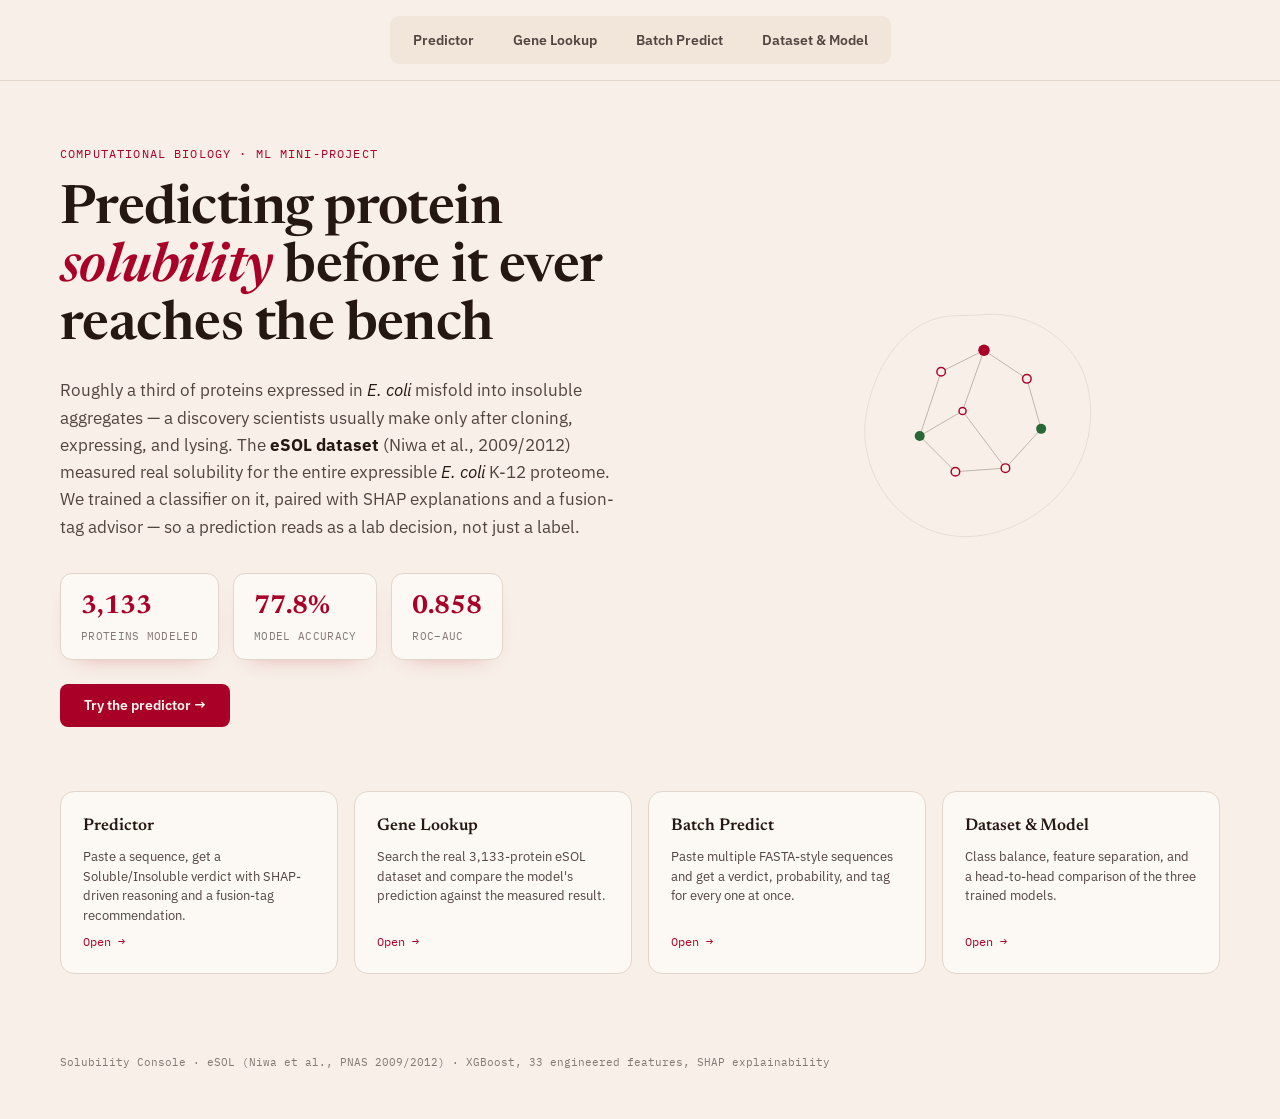
==== MST-Project/protein_solubility/frontend/index.html @ e9b318c7 "Soluble/Insoluble" ====
<!DOCTYPE html>
<html lang="en">
<head>
<meta charset="UTF-8">
<meta name="viewport" content="width=device-width, initial-scale=1.0">
<title>Solubility Console</title>
<link rel="preconnect" href="https://fonts.googleapis.com">
<link href="https://fonts.googleapis.com/css2?family=Newsreader:ital,wght@0,400;0,500;0,600;0,700;1,400;1,500;1,600&family=IBM+Plex+Sans:wght@400;500;600;700&family=IBM+Plex+Mono:wght@400;500;600&display=swap" rel="stylesheet">
<link rel="stylesheet" href="style.css">
</head>
<body>

<header class="topbar">
  <nav class="tabs">
    <a class="tab" href="/predictor">Predictor</a>
    <a class="tab" href="/lookup">Gene Lookup</a>
    <a class="tab" href="/batch">Batch Predict</a>
    <a class="tab" href="/dataset">Dataset &amp; Model</a>
  </nav>
</header>

<section class="hero">
  <div class="hero-copy">
    <div class="hero-eyebrow">Computational Biology &middot; ML Mini-Project</div>
    <h1 class="hero-title">Predicting protein <em>solubility</em> before it ever reaches the bench</h1>
    <p class="hero-lede">
      Roughly a third of proteins expressed in <em>E. coli</em> misfold into insoluble aggregates &mdash;
      a discovery scientists usually make only after cloning, expressing, and lysing. The
      <strong>eSOL dataset</strong> (Niwa et al., 2009/2012) measured real solubility for the entire
      expressible <em>E. coli</em> K-12 proteome. We trained a classifier on it, paired with SHAP
      explanations and a fusion-tag advisor &mdash; so a prediction reads as a lab decision, not just a label.
    </p>
    <div class="hero-badges">
      <div class="hero-badge"><span class="hb-num">3,133</span><span class="hb-lbl">PROTEINS MODELED</span></div>
      <div class="hero-badge"><span class="hb-num">77.8%</span><span class="hb-lbl">MODEL ACCURACY</span></div>
      <div class="hero-badge"><span class="hb-num">0.858</span><span class="hb-lbl">ROC&ndash;AUC</span></div>
    </div>
    <a class="hero-cta" href="/predictor" style="margin-top:24px">Try the predictor &rarr;</a>
  </div>
  <div class="hero-art" aria-hidden="true">
    <svg viewBox="0 0 420 420" class="protein-svg">
      <path fill="none" stroke="oklch(88% 0.02 60)" stroke-width="1" d="M210,40 C275,35 340,75 355,140 C370,205 345,270 295,310 C245,350 175,365 120,335 C65,305 35,240 45,180 C55,120 90,60 145,45 C165,40 188,42 210,40 Z"/>
      <g stroke="oklch(70% 0.02 40)" stroke-width="1" fill="none">
        <line x1="150" y1="120" x2="210" y2="90"/>
        <line x1="210" y1="90" x2="270" y2="130"/>
        <line x1="270" y1="130" x2="290" y2="200"/>
        <line x1="290" y1="200" x2="240" y2="255"/>
        <line x1="240" y1="255" x2="170" y2="260"/>
        <line x1="170" y1="260" x2="120" y2="210"/>
        <line x1="120" y1="210" x2="150" y2="120"/>
        <line x1="210" y1="90" x2="180" y2="175"/>
        <line x1="180" y1="175" x2="240" y2="255"/>
        <line x1="180" y1="175" x2="120" y2="210"/>
      </g>
      <g>
        <circle cx="150" cy="120" r="6" fill="oklch(96% 0.014 68)" stroke="oklch(46% 0.19 20)" stroke-width="2"/>
        <circle cx="210" cy="90" r="8" fill="oklch(46% 0.19 20)" stroke="none"/>
        <circle cx="270" cy="130" r="6" fill="oklch(96% 0.014 68)" stroke="oklch(46% 0.19 20)" stroke-width="2"/>
        <circle cx="290" cy="200" r="7" fill="oklch(46% 0.10 148)" stroke="none"/>
        <circle cx="240" cy="255" r="6" fill="oklch(96% 0.014 68)" stroke="oklch(46% 0.19 20)" stroke-width="2"/>
        <circle cx="170" cy="260" r="6" fill="oklch(96% 0.014 68)" stroke="oklch(46% 0.19 20)" stroke-width="2"/>
        <circle cx="120" cy="210" r="7" fill="oklch(46% 0.10 148)" stroke="none"/>
        <circle cx="180" cy="175" r="5" fill="oklch(96% 0.014 68)" stroke="oklch(46% 0.19 20)" stroke-width="2"/>
      </g>
    </svg>
  </div>
</section>

<div class="tool-grid">
  <a class="tool-card" href="/predictor">
    <h3>Predictor</h3>
    <p>Paste a sequence, get a Soluble/Insoluble verdict with SHAP-driven reasoning and a fusion-tag recommendation.</p>
    <span class="arrow">Open &rarr;</span>
  </a>
  <a class="tool-card" href="/lookup">
    <h3>Gene Lookup</h3>
    <p>Search the real 3,133-protein eSOL dataset and compare the model's prediction against the measured result.</p>
    <span class="arrow">Open &rarr;</span>
  </a>
  <a class="tool-card" href="/batch">
    <h3>Batch Predict</h3>
    <p>Paste multiple FASTA-style sequences and get a verdict, probability, and tag for every one at once.</p>
    <span class="arrow">Open &rarr;</span>
  </a>
  <a class="tool-card" href="/dataset">
    <h3>Dataset &amp; Model</h3>
    <p>Class balance, feature separation, and a head-to-head comparison of the three trained models.</p>
    <span class="arrow">Open &rarr;</span>
  </a>
</div>

<footer>Solubility Console &middot; eSOL (Niwa et al., PNAS 2009/2012) &middot; XGBoost, 33 engineered features, SHAP explainability</footer>

</body>
</html>
---- MST-Project/protein_solubility/frontend/style.css ----
:root{
  --bg: oklch(96% 0.014 68);
  --surface: oklch(98% 0.008 68);
  --surface-soft: oklch(93% 0.02 65);
  --ink: oklch(22% 0.025 40);
  --ink-soft: oklch(40% 0.02 40);
  --ink-faint: oklch(58% 0.015 40);
  --line: oklch(88% 0.02 60);
  --accent: oklch(46% 0.19 20);
  --accent-ink: oklch(98% 0.01 68);
  --good: oklch(46% 0.10 148);
  --good-soft: oklch(93% 0.04 148);
  --bad-soft: oklch(94% 0.035 20);
  --warn-soft: oklch(93% 0.045 68);
  --warn-border: oklch(78% 0.09 68);
  --font-display: 'Newsreader', Georgia, 'Iowan Old Style', serif;
  --font-body: 'IBM Plex Sans', 'Segoe UI', system-ui, sans-serif;
  --font-mono: 'IBM Plex Mono', Consolas, 'SFMono-Regular', monospace;
}

*{ box-sizing: border-box; }

body{
  margin: 0;
  background: var(--bg);
  color: var(--ink);
  font-family: var(--font-body);
  line-height: 1.5;
  -webkit-font-smoothing: antialiased;
}

.hidden{ display: none !important; }

/* ---------- Topbar ---------- */
.topbar{
  display: flex;
  align-items: center;
  justify-content: center;
  padding: 16px 40px;
  border-bottom: 1px solid var(--line);
}

.tabs{ display: flex; gap: 3px; background: var(--surface-soft); padding: 5px; border-radius: 9px; flex-wrap: wrap; }
.tab{
  font-family: var(--font-body); font-size: 13.5px; font-weight: 600;
  padding: 9px 18px; border-radius: 7px; border: none; cursor: pointer;
  background: transparent; color: var(--ink-soft);
  text-decoration: none; display: inline-block;
}
.tab.active{ background: var(--accent); color: var(--accent-ink); }
.tab:hover:not(.active){ color: var(--ink); }

/* ---------- Landing ---------- */
.hero-cta{
  display: inline-block; margin-top: 8px;
  font-family: var(--font-body); font-size: 14px; font-weight: 600;
  padding: 11px 24px; border-radius: 8px; text-decoration: none;
  background: var(--accent); color: var(--accent-ink);
}
.hero-cta:hover{ opacity: 0.92; }

.tool-grid{
  max-width: 1240px; margin: 0 auto; padding: 8px 40px 80px;
  display: grid; grid-template-columns: repeat(4, minmax(0,1fr)); gap: 16px;
}
@media (max-width: 900px){ .tool-grid{ grid-template-columns: repeat(2, minmax(0,1fr)); } }
@media (max-width: 560px){ .tool-grid{ grid-template-columns: 1fr; } }
.tool-card{
  background: var(--surface); border: 1px solid var(--line); border-radius: 14px;
  padding: 22px; text-decoration: none; color: var(--ink);
  display: flex; flex-direction: column; gap: 8px;
}
.tool-card:hover{ border-color: var(--accent); }
.tool-card h3{ font-family: var(--font-display); font-size: 17px; font-weight: 600; margin: 0; }
.tool-card p{ font-size: 13px; color: var(--ink-soft); line-height: 1.5; margin: 0; }
.tool-card .arrow{ font-family: var(--font-mono); font-size: 12px; color: var(--accent); margin-top: auto; }

/* ---------- Hero ---------- */
.hero{
  max-width: 1240px;
  margin: 0 auto;
  padding: 64px 40px 56px;
  display: grid;
  grid-template-columns: minmax(0, 1.15fr) minmax(280px, 0.85fr);
  gap: 48px;
  align-items: center;
}
@media (max-width: 800px){ .hero{ grid-template-columns: 1fr; padding-top: 40px; } }

.hero-eyebrow{
  font-family: var(--font-mono); font-size: 11.5px; letter-spacing: 0.1em;
  text-transform: uppercase; color: var(--accent); margin-bottom: 18px;
}
.hero-title{
  font-family: var(--font-display); font-weight: 600;
  font-size: clamp(32px, 4.6vw, 54px); line-height: 1.08;
  margin: 0 0 22px; letter-spacing: -0.01em;
}
.hero-title em{ font-style: italic; color: var(--accent); }
.hero-lede{ font-size: 16.5px; line-height: 1.65; color: var(--ink-soft); max-width: 56ch; margin: 0 0 32px; }
.hero-lede em{ font-style: italic; color: var(--ink); }
.hero-lede strong{ color: var(--ink); }

.hero-badges{ display: flex; gap: 14px; flex-wrap: wrap; }
.hero-badge{
  background: var(--surface); border: 1px solid var(--line); border-radius: 12px;
  padding: 14px 20px; box-shadow: 0 10px 24px -16px oklch(46% 0.19 20 / 0.4);
}
.hb-num{ display: block; font-family: var(--font-display); font-weight: 700; font-size: 26px; color: var(--accent); }
.hb-lbl{ display: block; font-family: var(--font-mono); font-size: 10.5px; color: var(--ink-faint); margin-top: 2px; letter-spacing: 0.03em; }

.hero-art{ display: flex; justify-content: center; }
.protein-svg{ width: 100%; max-width: 300px; }

/* ---------- Layout ---------- */
main{ max-width: 1240px; margin: 0 auto; padding: 0 40px 80px; }
.panel{ display: none; flex-direction: column; gap: 16px; }
.panel.active{ display: flex; }
.grid-two{ display: grid; grid-template-columns: minmax(0,1fr) minmax(0,1fr); gap: 16px; }
@media (max-width: 800px){ .grid-two{ grid-template-columns: 1fr; } }

.card{
  background: var(--surface);
  border: 1px solid var(--line);
  border-radius: 14px;
  padding: 20px;
}
.card h2{ font-family: var(--font-display); font-size: 18px; font-weight: 600; margin: 0 0 14px; }
.sub-heading{
  font-size: 12px; text-transform: uppercase; letter-spacing: 0.05em;
  color: var(--ink-faint); margin: 20px 0 10px; font-family: var(--font-mono);
}
.hint{ font-size: 13.5px; color: var(--ink-soft); margin: 0 0 14px; }

/* ---------- Form elements ---------- */
.field-label{ display: block; font-size: 12px; font-weight: 600; color: var(--ink-soft); margin: 12px 0 5px; }
select, input[type="text"], input[type="number"], textarea{
  width: 100%;
  font-family: var(--font-body);
  font-size: 13.5px;
  padding: 9px 11px;
  border: 1px solid var(--line);
  border-radius: 7px;
  background: var(--bg);
  color: var(--ink);
}
textarea{ font-family: var(--font-mono); font-size: 12.5px; min-height: 130px; resize: vertical; }
.batch-textarea{ min-height: 190px; }
select:focus, input:focus, textarea:focus{ outline: 2px solid var(--accent); outline-offset: 1px; }

.btn-primary, .btn-secondary{
  font-family: var(--font-body); font-size: 14px; font-weight: 600;
  padding: 10px 22px; border-radius: 8px; cursor: pointer; margin-top: 14px;
}
.btn-primary{ background: var(--accent); color: var(--accent-ink); border: none; }
.btn-primary:hover{ opacity: 0.92; }
.btn-secondary{ background: var(--surface-soft); color: var(--ink); border: 1px solid var(--line); }
.btn-secondary:hover{ background: var(--good-soft); }
.btn-primary:disabled, .btn-secondary:disabled{ opacity: 0.55; cursor: default; }

/* ---------- Result panel ---------- */
.empty-state{ color: var(--ink-faint); font-size: 14px; padding: 40px 0; text-align: center; }

.verdict{ padding: 16px; border-radius: 10px; margin-bottom: 16px; }
.verdict.soluble{ background: var(--good-soft); }
.verdict.insoluble{ background: var(--bad-soft); }
.verdict-label{ font-family: var(--font-display); font-size: 21px; font-weight: 700; margin-bottom: 10px; }
.verdict.soluble .verdict-label{ color: var(--good); }
.verdict.insoluble .verdict-label{ color: var(--accent); }
.prob-track{ height: 10px; border-radius: 999px; background: var(--line); overflow: hidden; }
.prob-fill{ height: 100%; background: var(--good); border-radius: 999px; transition: width 0.4s ease; }
.prob-caption{ font-family: var(--font-mono); font-size: 12px; color: var(--ink-soft); margin-top: 6px; }

.driver-bars{ display: flex; flex-direction: column; gap: 8px; }
.driver-row{ display: grid; grid-template-columns: 140px 1fr 60px; align-items: center; gap: 10px; font-size: 12.5px; }
.driver-name{ font-family: var(--font-mono); color: var(--ink-soft); overflow: hidden; text-overflow: ellipsis; white-space: nowrap; }
.driver-track{ height: 8px; background: var(--surface-soft); border-radius: 999px; position: relative; overflow: hidden; }
.driver-fill{ position: absolute; top: 0; bottom: 0; border-radius: 999px; }
.driver-fill.pos{ background: var(--good); left: 50%; }
.driver-fill.neg{ background: var(--accent); right: 50%; }
.driver-mid-line{ position: absolute; left: 50%; top: 0; bottom: 0; width: 1px; background: var(--line); }
.driver-val{ font-family: var(--font-mono); font-size: 11.5px; color: var(--ink-faint); text-align: right; }

.tag-card{ margin-top: 18px; padding: 14px 16px; border-radius: 10px; background: var(--warn-soft); border: 1px solid var(--warn-border); }
.tag-title{ font-weight: 700; margin-bottom: 4px; }
.tag-driver{ font-family: var(--font-mono); font-size: 12px; color: var(--ink-soft); margin-bottom: 8px; }
.tag-reason{ font-size: 13px; line-height: 1.5; color: var(--ink); }

/* ---------- Mutation simulator ---------- */
.mutation-row{ display: flex; gap: 20px; align-items: flex-end; flex-wrap: wrap; }
.mutation-row label{ font-size: 12px; font-weight: 600; color: var(--ink-soft); display: flex; flex-direction: column; gap: 5px; }
.mutation-row input, .mutation-row select{ width: 90px; }
.mutation-row input:disabled{ background: var(--surface-soft); color: var(--ink-soft); font-family: var(--font-mono); }
.mutation-result{ margin-top: 16px; font-family: var(--font-mono); font-size: 13.5px; }
.mutation-result .delta-up{ color: var(--good); font-weight: 700; }
.mutation-result .delta-down{ color: var(--accent); font-weight: 700; }

/* ---------- Gene lookup ---------- */
.gene-results{ margin-top: 12px; display: flex; flex-direction: column; gap: 6px; }
.gene-row{
  display: flex; justify-content: space-between; align-items: center;
  padding: 10px 12px; border: 1px solid var(--line); border-radius: 8px; cursor: pointer; font-size: 13.5px;
}
.gene-row:hover{ background: var(--good-soft); }
.gene-row .gene-tag{ font-family: var(--font-mono); font-size: 11.5px; color: var(--ink-faint); }

.compare-grid{ display: grid; grid-template-columns: minmax(0,1fr) minmax(0,1fr); gap: 16px; margin-top: 8px; }
.compare-col{ padding: 16px; border-radius: 10px; background: var(--surface-soft); text-align: center; }
.compare-heading{ font-family: var(--font-mono); font-size: 11px; text-transform: uppercase; color: var(--ink-faint); letter-spacing: 0.05em; }
.compare-value{ font-family: var(--font-display); font-size: 21px; font-weight: 700; margin: 8px 0 4px; }
.compare-sub{ font-size: 13px; color: var(--ink-soft); }
.match-banner{ margin-top: 14px; padding: 10px 14px; border-radius: 8px; font-size: 13.5px; font-weight: 600; text-align: center; }
.match-banner.match{ background: var(--good-soft); color: var(--good); }
.match-banner.mismatch{ background: var(--bad-soft); color: var(--accent); }

/* ---------- Batch ---------- */
.batch-results{ margin-top: 18px; overflow-x: auto; }
.batch-results table{ width: 100%; border-collapse: collapse; font-size: 13px; }
.batch-results th, .batch-results td{ text-align: left; padding: 8px 10px; border-bottom: 1px solid var(--line); }
.batch-results th{ font-family: var(--font-mono); font-size: 11px; text-transform: uppercase; color: var(--ink-faint); }
.pill{ display: inline-block; padding: 2px 10px; border-radius: 999px; font-size: 11.5px; font-weight: 700; }
.pill.soluble{ background: var(--good-soft); color: var(--good); }
.pill.insoluble{ background: var(--bad-soft); color: var(--accent); }

/* ---------- Dataset & model ---------- */
.dataset-summary{ display: flex; gap: 22px; margin-bottom: 14px; }
.dataset-stat .num{ font-family: var(--font-display); font-size: 24px; font-weight: 700; }
.dataset-stat .num.soluble{ color: var(--good); }
.dataset-stat .num.insoluble{ color: var(--accent); }
.dataset-stat .lbl{ font-size: 11px; color: var(--ink-faint); font-family: var(--font-mono); }
.class-balance-bar{ height: 22px; border-radius: 999px; overflow: hidden; display: flex; border: 1px solid var(--line); }
.class-balance-bar .seg-soluble{ background: var(--good); }
.class-balance-bar .seg-insoluble{ background: var(--accent); }

.feature-compare{ display: flex; flex-direction: column; gap: 10px; }
.fc-label{ font-family: var(--font-mono); font-size: 12.5px; color: var(--ink-soft); margin-bottom: 4px; }
.fc-bars{ display: flex; gap: 6px; align-items: center; margin-top: 3px; }
.fc-bar-track{ flex: 1; height: 8px; background: var(--surface-soft); border-radius: 999px; overflow: hidden; }
.fc-bar-fill{ height: 100%; border-radius: 999px; }
.fc-bar-fill.soluble{ background: var(--good); }
.fc-bar-fill.insoluble{ background: var(--accent); }
.fc-val{ font-family: var(--font-mono); font-size: 11px; color: var(--ink-faint); width: 56px; text-align: right; }

.model-table{ width: 100%; border-collapse: collapse; font-size: 13.5px; margin-bottom: 14px; }
.model-table th, .model-table td{ text-align: left; padding: 8px 10px; border-bottom: 1px solid var(--line); }
.model-table th{ font-family: var(--font-mono); font-size: 11px; text-transform: uppercase; color: var(--ink-faint); }
.model-table tr.best{ background: var(--warn-soft); font-weight: 700; }

.report-img{ width: 100%; border: 1px solid var(--line); border-radius: 10px; margin-top: 4px; background: #fff; }

footer{
  max-width: 1240px; margin: 0 auto; padding: 0 40px 48px;
  font-family: var(--font-mono); font-size: 11px; color: var(--ink-faint);
}
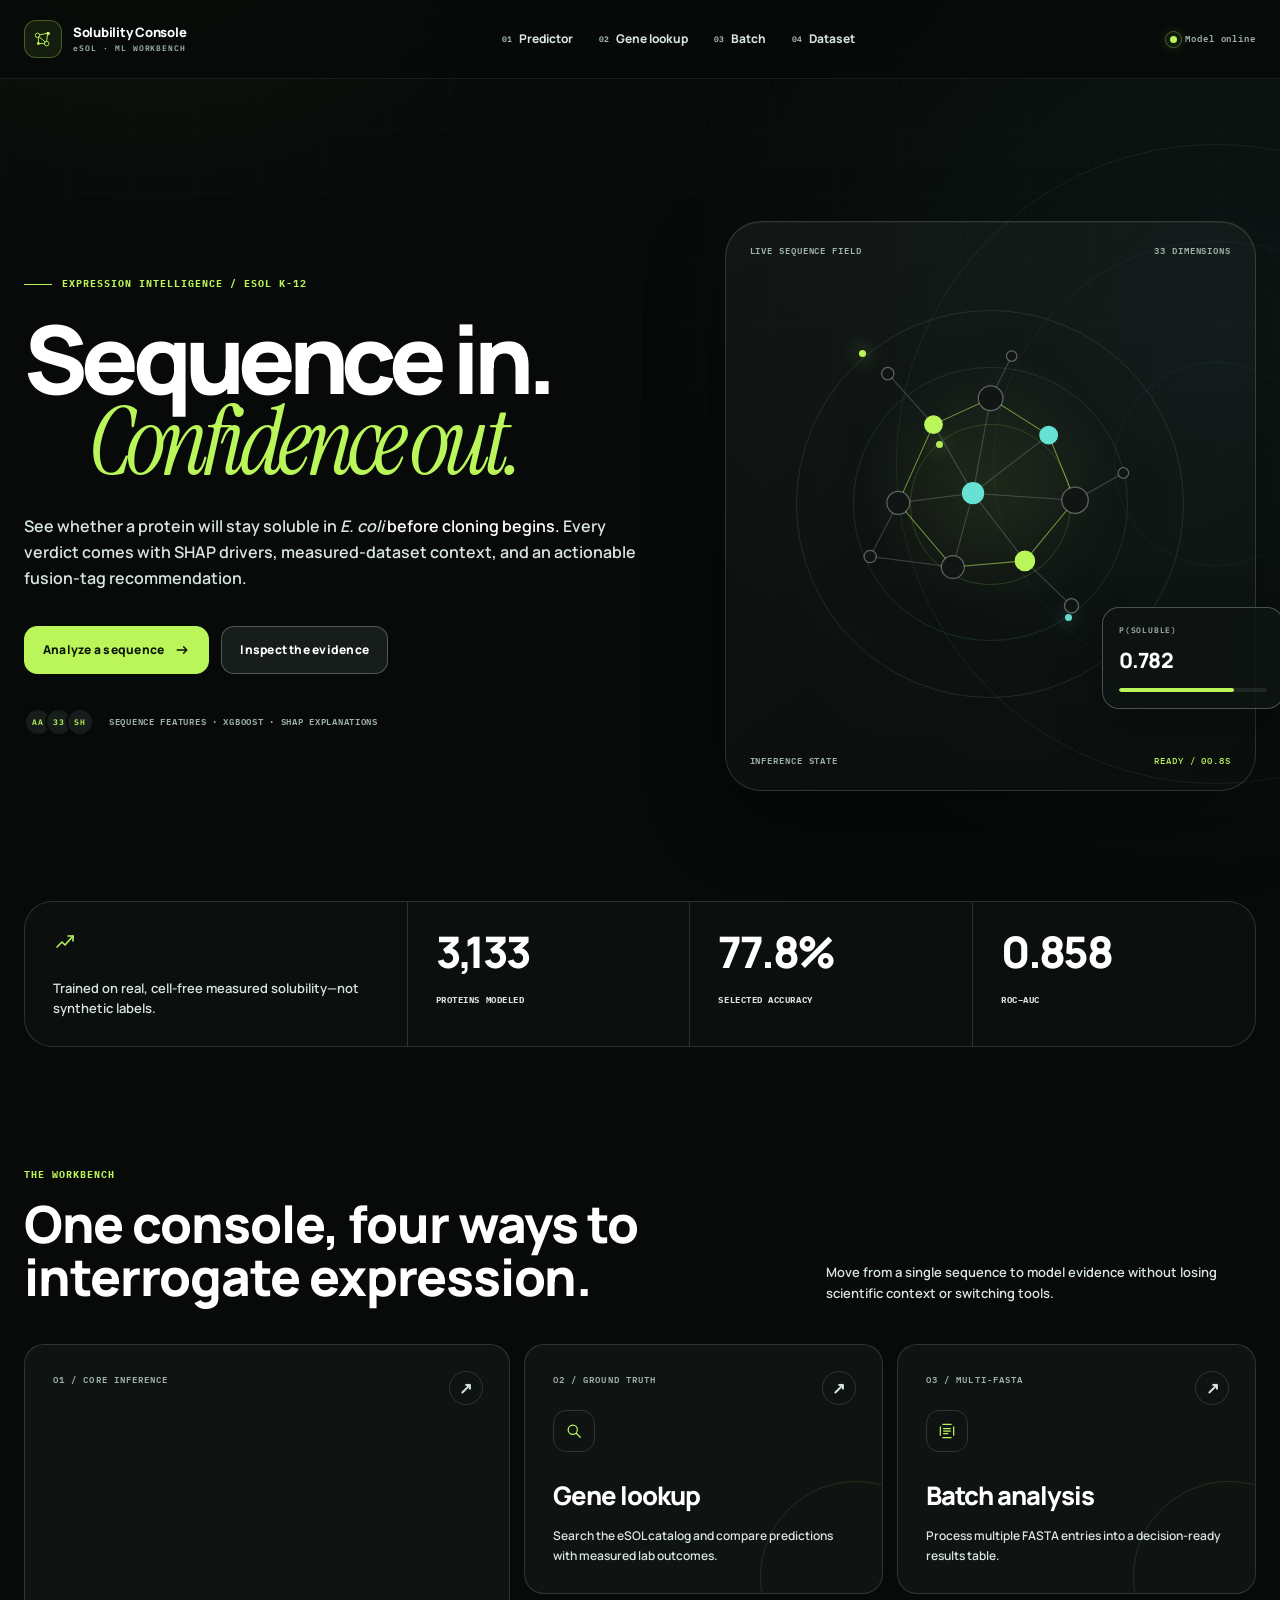
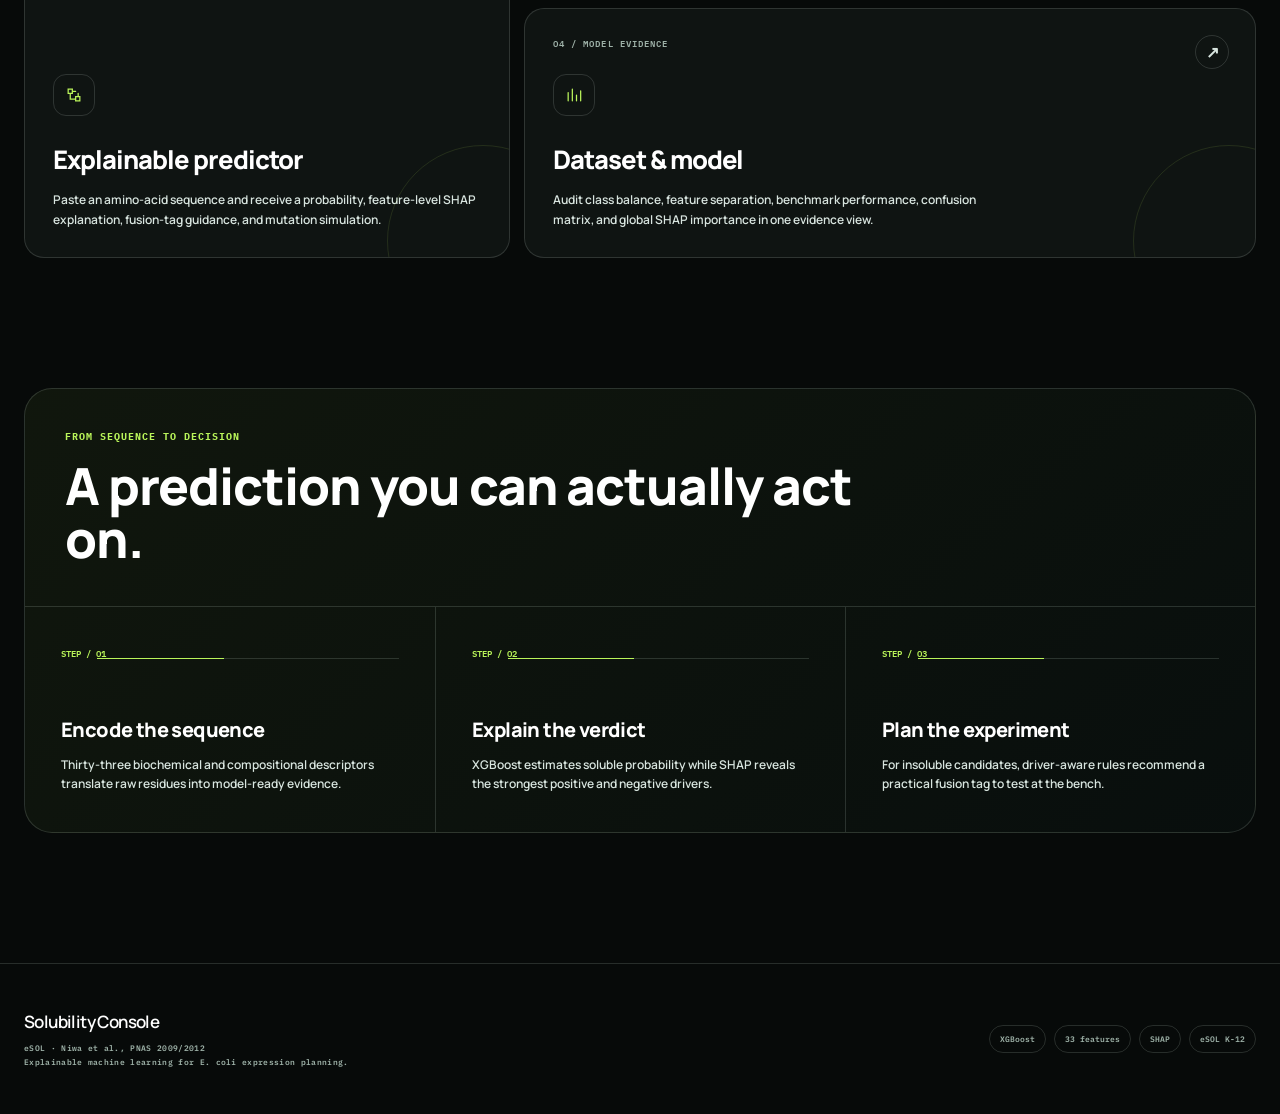
==== commit fe7e95fd: "Enhance UI with bold typography, curated interactive graphs, biochemical profile cards, presets, and" ====
--- a/MST-Project/protein_solubility/frontend/index.html
+++ b/MST-Project/protein_solubility/frontend/index.html
@@ -3,93 +3,122 @@
 <head>
 <meta charset="UTF-8">
 <meta name="viewport" content="width=device-width, initial-scale=1.0">
-<title>Solubility Console</title>
+<meta name="description" content="Explainable protein solubility prediction for E. coli expression, powered by eSOL data, XGBoost, and SHAP.">
+<title>Solubility Console — Protein expression intelligence</title>
 <link rel="preconnect" href="https://fonts.googleapis.com">
-<link href="https://fonts.googleapis.com/css2?family=Newsreader:ital,wght@0,400;0,500;0,600;0,700;1,400;1,500;1,600&family=IBM+Plex+Sans:wght@400;500;600;700&family=IBM+Plex+Mono:wght@400;500;600&display=swap" rel="stylesheet">
+<link rel="preconnect" href="https://fonts.gstatic.com" crossorigin>
+<link href="https://fonts.googleapis.com/css2?family=IBM+Plex+Mono:wght@400;500;600&family=Instrument+Serif:ital@0;1&family=Manrope:wght@400;500;600;700&display=swap" rel="stylesheet">
 <link rel="stylesheet" href="style.css">
+<script src="app.js" defer></script>
 </head>
-<body>
-
-<header class="topbar">
-  <nav class="tabs">
-    <a class="tab" href="/predictor">Predictor</a>
-    <a class="tab" href="/lookup">Gene Lookup</a>
-    <a class="tab" href="/batch">Batch Predict</a>
-    <a class="tab" href="/dataset">Dataset &amp; Model</a>
-  </nav>
+<body data-page="home">
+<a class="skip-link" href="#main-content">Skip to content</a>
+<div class="page-ambient" aria-hidden="true"></div>
+<header class="site-header">
+  <div class="header-inner">
+    <a class="brand" href="/" aria-label="Solubility Console home">
+      <span class="brand-mark" aria-hidden="true">
+        <svg viewBox="0 0 24 24" fill="none"><circle cx="6" cy="8" r="2.4" stroke="currentColor"/><circle cx="17.5" cy="6" r="2" fill="currentColor"/><circle cx="16" cy="17" r="2.5" stroke="currentColor"/><circle cx="7" cy="17" r="1.6" fill="currentColor"/><path d="M8.3 7.5 15.4 6M16.9 7.8l-1 6.7M13.7 17H8.6M7 9.8v5.4M8 9.8l6.5 5.5" stroke="currentColor" stroke-linecap="round"/></svg>
+      </span>
+      <span class="brand-copy"><strong>Solubility Console</strong><small>eSOL · ML WORKBENCH</small></span>
+    </a>
+    <nav class="site-nav" aria-label="Primary navigation">
+      <a class="nav-link" href="/predictor"><span>01</span>Predictor</a>
+      <a class="nav-link" href="/lookup"><span>02</span>Gene lookup</a>
+      <a class="nav-link" href="/batch"><span>03</span>Batch</a>
+      <a class="nav-link" href="/dataset"><span>04</span>Dataset</a>
+    </nav>
+    <div class="system-status"><i class="status-dot" aria-hidden="true"></i>Model online</div>
+  </div>
 </header>
 
-<section class="hero">
-  <div class="hero-copy">
-    <div class="hero-eyebrow">Computational Biology &middot; ML Mini-Project</div>
-    <h1 class="hero-title">Predicting protein <em>solubility</em> before it ever reaches the bench</h1>
-    <p class="hero-lede">
-      Roughly a third of proteins expressed in <em>E. coli</em> misfold into insoluble aggregates &mdash;
-      a discovery scientists usually make only after cloning, expressing, and lysing. The
-      <strong>eSOL dataset</strong> (Niwa et al., 2009/2012) measured real solubility for the entire
-      expressible <em>E. coli</em> K-12 proteome. We trained a classifier on it, paired with SHAP
-      explanations and a fusion-tag advisor &mdash; so a prediction reads as a lab decision, not just a label.
-    </p>
-    <div class="hero-badges">
-      <div class="hero-badge"><span class="hb-num">3,133</span><span class="hb-lbl">PROTEINS MODELED</span></div>
-      <div class="hero-badge"><span class="hb-num">77.8%</span><span class="hb-lbl">MODEL ACCURACY</span></div>
-      <div class="hero-badge"><span class="hb-num">0.858</span><span class="hb-lbl">ROC&ndash;AUC</span></div>
+<main id="main-content" class="landing-main">
+  <section class="landing-hero">
+    <div class="hero-copy" data-reveal>
+      <div class="eyebrow">Expression intelligence / eSOL K-12</div>
+      <h1><span class="line">Sequence in.</span><span class="line serif-accent">Confidence out.</span></h1>
+      <p class="hero-lede">See whether a protein will stay soluble in <em>E. coli</em> <strong>before cloning begins.</strong> Every verdict comes with SHAP drivers, measured-dataset context, and an actionable fusion-tag recommendation.</p>
+      <div class="hero-actions">
+        <a class="btn-primary" href="/predictor"><span>Analyze a sequence</span><svg class="btn-icon" viewBox="0 0 20 20" fill="none" aria-hidden="true"><path d="M4 10h12m-4-4 4 4-4 4" stroke="currentColor" stroke-width="1.7" stroke-linecap="round" stroke-linejoin="round"/></svg></a>
+        <a class="btn-secondary" href="/dataset">Inspect the evidence</a>
+      </div>
+      <div class="hero-proof">
+        <div class="proof-stack" aria-hidden="true"><span class="proof-node">AA</span><span class="proof-node">33</span><span class="proof-node">SH</span></div>
+        <span>Sequence features · XGBoost · SHAP explanations</span>
+      </div>
     </div>
-    <a class="hero-cta" href="/predictor" style="margin-top:24px">Try the predictor &rarr;</a>
-  </div>
-  <div class="hero-art" aria-hidden="true">
-    <svg viewBox="0 0 420 420" class="protein-svg">
-      <path fill="none" stroke="oklch(88% 0.02 60)" stroke-width="1" d="M210,40 C275,35 340,75 355,140 C370,205 345,270 295,310 C245,350 175,365 120,335 C65,305 35,240 45,180 C55,120 90,60 145,45 C165,40 188,42 210,40 Z"/>
-      <g stroke="oklch(70% 0.02 40)" stroke-width="1" fill="none">
-        <line x1="150" y1="120" x2="210" y2="90"/>
-        <line x1="210" y1="90" x2="270" y2="130"/>
-        <line x1="270" y1="130" x2="290" y2="200"/>
-        <line x1="290" y1="200" x2="240" y2="255"/>
-        <line x1="240" y1="255" x2="170" y2="260"/>
-        <line x1="170" y1="260" x2="120" y2="210"/>
-        <line x1="120" y1="210" x2="150" y2="120"/>
-        <line x1="210" y1="90" x2="180" y2="175"/>
-        <line x1="180" y1="175" x2="240" y2="255"/>
-        <line x1="180" y1="175" x2="120" y2="210"/>
-      </g>
-      <g>
-        <circle cx="150" cy="120" r="6" fill="oklch(96% 0.014 68)" stroke="oklch(46% 0.19 20)" stroke-width="2"/>
-        <circle cx="210" cy="90" r="8" fill="oklch(46% 0.19 20)" stroke="none"/>
-        <circle cx="270" cy="130" r="6" fill="oklch(96% 0.014 68)" stroke="oklch(46% 0.19 20)" stroke-width="2"/>
-        <circle cx="290" cy="200" r="7" fill="oklch(46% 0.10 148)" stroke="none"/>
-        <circle cx="240" cy="255" r="6" fill="oklch(96% 0.014 68)" stroke="oklch(46% 0.19 20)" stroke-width="2"/>
-        <circle cx="170" cy="260" r="6" fill="oklch(96% 0.014 68)" stroke="oklch(46% 0.19 20)" stroke-width="2"/>
-        <circle cx="120" cy="210" r="7" fill="oklch(46% 0.10 148)" stroke="none"/>
-        <circle cx="180" cy="175" r="5" fill="oklch(96% 0.014 68)" stroke="oklch(46% 0.19 20)" stroke-width="2"/>
-      </g>
-    </svg>
-  </div>
-</section>
 
-<div class="tool-grid">
-  <a class="tool-card" href="/predictor">
-    <h3>Predictor</h3>
-    <p>Paste a sequence, get a Soluble/Insoluble verdict with SHAP-driven reasoning and a fusion-tag recommendation.</p>
-    <span class="arrow">Open &rarr;</span>
-  </a>
-  <a class="tool-card" href="/lookup">
-    <h3>Gene Lookup</h3>
-    <p>Search the real 3,133-protein eSOL dataset and compare the model's prediction against the measured result.</p>
-    <span class="arrow">Open &rarr;</span>
-  </a>
-  <a class="tool-card" href="/batch">
-    <h3>Batch Predict</h3>
-    <p>Paste multiple FASTA-style sequences and get a verdict, probability, and tag for every one at once.</p>
-    <span class="arrow">Open &rarr;</span>
-  </a>
-  <a class="tool-card" href="/dataset">
-    <h3>Dataset &amp; Model</h3>
-    <p>Class balance, feature separation, and a head-to-head comparison of the three trained models.</p>
-    <span class="arrow">Open &rarr;</span>
-  </a>
-</div>
+    <div class="hero-visual" data-reveal style="--delay:120ms" data-tilt>
+      <div class="visual-shell">
+        <div class="visual-top"><span>Live sequence field</span><span>33 dimensions</span></div>
+        <div class="protein-field" aria-hidden="true">
+          <div class="orbit one"></div><div class="orbit two"></div><div class="orbit three"></div>
+          <svg class="protein-network" viewBox="0 0 420 420" fill="none">
+            <path class="bond hot" d="M105 208 145 119 210 89 276 131 306 205 249 274 167 281 105 208Z"/>
+            <path class="bond" d="m145 119 45 78 20-108M190 197l86-66m-86 66 59 77m-59-77-85 11m201-3-116-8m-23 84 23-84"/>
+            <path class="bond" d="m105 208-32 61 94 12m82-7 53 51m4-120 55-31M145 119 93 61m117 28 24-48"/>
+            <circle class="node" cx="105" cy="208" r="13"/><circle class="node hot" cx="145" cy="119" r="10"/><circle class="node" cx="210" cy="89" r="14"/><circle class="node cyan" cx="276" cy="131" r="10"/><circle class="node" cx="306" cy="205" r="15"/><circle class="node hot" cx="249" cy="274" r="11"/><circle class="node" cx="167" cy="281" r="13"/><circle class="node cyan" cx="190" cy="197" r="12"/><circle class="node" cx="73" cy="269" r="7"/><circle class="node" cx="302" cy="325" r="8"/><circle class="node" cx="361" cy="174" r="6"/><circle class="node" cx="93" cy="61" r="7"/><circle class="node" cx="234" cy="41" r="6"/>
+          </svg>
+        </div>
+        <div class="visual-bottom"><span>Inference state</span><strong>Ready / 00.8s</strong></div>
+      </div>
+      <div class="floating-readout" aria-hidden="true"><div class="readout-label">P(SOLUBLE)</div><div class="readout-value">0.782</div><div class="readout-bar"><span></span></div></div>
+    </div>
+  </section>
 
-<footer>Solubility Console &middot; eSOL (Niwa et al., PNAS 2009/2012) &middot; XGBoost, 33 engineered features, SHAP explainability</footer>
+  <section class="metric-strip" aria-label="Model summary" data-reveal>
+    <div class="metric-intro">
+      <svg viewBox="0 0 24 24" fill="none" aria-hidden="true"><path d="M4 17 9 12l3 3 8-9" stroke="currentColor" stroke-width="1.6" stroke-linecap="round" stroke-linejoin="round"/><path d="M15 6h5v5" stroke="currentColor" stroke-width="1.6" stroke-linecap="round" stroke-linejoin="round"/></svg>
+      <span>Trained on real, cell-free measured solubility—not synthetic labels.</span>
+    </div>
+    <div class="metric-item"><div class="metric-value" id="landing-total">3,133</div><div class="metric-label">Proteins modeled</div></div>
+    <div class="metric-item"><div class="metric-value" id="landing-accuracy">77.8%</div><div class="metric-label">Selected accuracy</div></div>
+    <div class="metric-item"><div class="metric-value" id="landing-auc">0.858</div><div class="metric-label">ROC–AUC</div></div>
+  </section>
 
+  <section class="home-section" aria-labelledby="tools-heading">
+    <div class="section-heading-row" data-reveal>
+      <div><div class="section-label">The workbench</div><h2 class="section-title" id="tools-heading">One console, four ways to interrogate expression.</h2></div>
+      <p>Move from a single sequence to model evidence without losing scientific context or switching tools.</p>
+    </div>
+    <div class="tool-grid">
+      <a class="tool-card" href="/predictor" data-reveal>
+        <span class="tool-index">01 / CORE INFERENCE</span><span class="tool-arrow">↗</span>
+        <span class="tool-icon"><svg viewBox="0 0 24 24" fill="none"><path d="M5 5h5v5H5zM14 14h5v5h-5zM10 7.5h4m3 2.5v4M7.5 10v7h6.5" stroke="currentColor" stroke-width="1.5" stroke-linecap="round"/></svg></span>
+        <h3>Explainable predictor</h3><p>Paste an amino-acid sequence and receive a probability, feature-level SHAP explanation, fusion-tag guidance, and mutation simulation.</p>
+      </a>
+      <a class="tool-card" href="/lookup" data-reveal style="--delay:70ms">
+        <span class="tool-index">02 / GROUND TRUTH</span><span class="tool-arrow">↗</span>
+        <span class="tool-icon"><svg viewBox="0 0 24 24" fill="none"><circle cx="10.5" cy="10.5" r="5.5" stroke="currentColor" stroke-width="1.5"/><path d="m15 15 4.5 4.5" stroke="currentColor" stroke-width="1.5" stroke-linecap="round"/></svg></span>
+        <h3>Gene lookup</h3><p>Search the eSOL catalog and compare predictions with measured lab outcomes.</p>
+      </a>
+      <a class="tool-card" href="/batch" data-reveal style="--delay:110ms">
+        <span class="tool-index">03 / MULTI-FASTA</span><span class="tool-arrow">↗</span>
+        <span class="tool-icon"><svg viewBox="0 0 24 24" fill="none"><path d="M7 4h10M7 20h10M4 7v10M20 7v10M8 9h8M8 12h8M8 15h5" stroke="currentColor" stroke-width="1.5" stroke-linecap="round"/></svg></span>
+        <h3>Batch analysis</h3><p>Process multiple FASTA entries into a decision-ready results table.</p>
+      </a>
+      <a class="tool-card" href="/dataset" data-reveal style="--delay:150ms">
+        <span class="tool-index">04 / MODEL EVIDENCE</span><span class="tool-arrow">↗</span>
+        <span class="tool-icon"><svg viewBox="0 0 24 24" fill="none"><path d="M5 19V9m5 10V5m5 14v-7m5 7V7" stroke="currentColor" stroke-width="1.5" stroke-linecap="round"/></svg></span>
+        <h3>Dataset & model</h3><p>Audit class balance, feature separation, benchmark performance, confusion matrix, and global SHAP importance in one evidence view.</p>
+      </a>
+    </div>
+  </section>
+
+  <section class="home-section" aria-labelledby="process-heading">
+    <div class="process-shell" data-reveal>
+      <div class="process-head"><div class="section-label">From sequence to decision</div><h2 class="section-title" id="process-heading">A prediction you can actually act on.</h2></div>
+      <div class="process-list">
+        <article class="process-step"><span class="step-number">STEP / 01</span><span class="process-line"></span><h3>Encode the sequence</h3><p>Thirty-three biochemical and compositional descriptors translate raw residues into model-ready evidence.</p></article>
+        <article class="process-step"><span class="step-number">STEP / 02</span><span class="process-line"></span><h3>Explain the verdict</h3><p>XGBoost estimates soluble probability while SHAP reveals the strongest positive and negative drivers.</p></article>
+        <article class="process-step"><span class="step-number">STEP / 03</span><span class="process-line"></span><h3>Plan the experiment</h3><p>For insoluble candidates, driver-aware rules recommend a practical fusion tag to test at the bench.</p></article>
+      </div>
+    </div>
+  </section>
+</main>
+
+<footer class="site-footer">
+  <div class="footer-inner"><div><div class="footer-brand">Solubility Console</div><div class="footer-copy">eSOL · Niwa et al., PNAS 2009/2012<br>Explainable machine learning for E. coli expression planning.</div></div><div class="footer-meta"><span>XGBoost</span><span>33 features</span><span>SHAP</span><span>eSOL K-12</span></div></div>
+</footer>
 </body>
 </html>
--- a/MST-Project/protein_solubility/frontend/style.css
+++ b/MST-Project/protein_solubility/frontend/style.css
@@ -1,254 +1,3272 @@
-:root{
-  --bg: oklch(96% 0.014 68);
-  --surface: oklch(98% 0.008 68);
-  --surface-soft: oklch(93% 0.02 65);
-  --ink: oklch(22% 0.025 40);
-  --ink-soft: oklch(40% 0.02 40);
-  --ink-faint: oklch(58% 0.015 40);
-  --line: oklch(88% 0.02 60);
-  --accent: oklch(46% 0.19 20);
-  --accent-ink: oklch(98% 0.01 68);
-  --good: oklch(46% 0.10 148);
-  --good-soft: oklch(93% 0.04 148);
-  --bad-soft: oklch(94% 0.035 20);
-  --warn-soft: oklch(93% 0.045 68);
-  --warn-border: oklch(78% 0.09 68);
-  --font-display: 'Newsreader', Georgia, 'Iowan Old Style', serif;
-  --font-body: 'IBM Plex Sans', 'Segoe UI', system-ui, sans-serif;
-  --font-mono: 'IBM Plex Mono', Consolas, 'SFMono-Regular', monospace;
-}
-
-*{ box-sizing: border-box; }
-
-body{
+:root {
+  color-scheme: dark;
+  --bg: #070a09;
+  --surface: rgba(17, 22, 20, .9);
+  --surface-solid: #111614;
+  --surface-raised: #171d1a;
+  --ink: #ffffff;
+  --ink-soft: #d8e5df;
+  --ink-faint: #9eb2a8;
+  --line: rgba(226, 245, 235, .15);
+  --line-strong: rgba(226, 245, 235, .28);
+  --accent: #baf55a;
+  --accent-ink: #0d1408;
+  --cyan: #67e1d4;
+  --good: #4ceb95;
+  --good-soft: rgba(76, 235, 149, .15);
+  --bad: #ff6550;
+  --bad-soft: rgba(255, 101, 80, .15);
+  --warn: #ffca45;
+  --warn-soft: rgba(255, 202, 69, .15);
+  --font-display: "Manrope", "Segoe UI", sans-serif;
+  --font-serif: "Instrument Serif", Georgia, serif;
+  --font-body: "Manrope", "Segoe UI", sans-serif;
+  --font-mono: "IBM Plex Mono", Consolas, monospace;
+  --page: 1360px;
+  --ease: cubic-bezier(.22, 1, .36, 1);
+  --radius-lg: 28px;
+  --radius-md: 20px;
+  --radius-sm: 13px;
+  --shadow: 0 28px 80px rgba(0, 0, 0, .28);
+}
+* {
+  box-sizing: border-box;
+}
+
+html {
+  scroll-behavior: smooth;
+}
+
+body {
+  min-width: 320px;
+  min-height: 100vh;
   margin: 0;
-  background: var(--bg);
+  overflow-x: hidden;
+  background: radial-gradient(circle at 12% -10%, rgba(186, 245, 90, .08), transparent 32rem), radial-gradient(circle at 96% 12%, rgba(103, 225, 212, .06), transparent 36rem), var(--bg);
   color: var(--ink);
   font-family: var(--font-body);
-  line-height: 1.5;
+  line-height: 1.55;
   -webkit-font-smoothing: antialiased;
-}
-
-.hidden{ display: none !important; }
-
-/* ---------- Topbar ---------- */
-.topbar{
-  display: flex;
+  text-rendering: optimizeLegibility;
+}
+body::before {
+  position: fixed;
+  z-index: -2;
+  inset: 0;
+  background-image: linear-gradient(rgba(255, 255, 255, .018) 1px, transparent 1px), linear-gradient(90deg, rgba(255, 255, 255, .018) 1px, transparent 1px);
+  background-size: 64px 64px;
+  mask-image: linear-gradient(to bottom, black, transparent 90%);
+  content: "";
+  pointer-events: none;
+}
+
+::selection {
+  background: var(--accent);
+  color: var(--accent-ink);
+}
+
+a {
+  color: inherit;
+}
+
+button,
+input,
+textarea,
+select {
+  font: inherit;
+}
+
+button,
+a {
+  -webkit-tap-highlight-color: transparent;
+}
+
+img,
+svg {
+  display: block;
+  max-width: 100%;
+}
+
+.hidden {
+  display: none !important;
+}
+
+.skip-link {
+  position: fixed;
+  z-index: 100;
+  top: 12px;
+  left: 12px;
+  padding: 10px 14px;
+  transform: translateY(-160%);
+  border-radius: 10px;
+  background: var(--accent);
+  color: var(--accent-ink);
+  font-weight: 700;
+  text-decoration: none;
+  transition: transform .2s ease;
+}
+
+.skip-link:focus {
+  transform: translateY(0);
+}
+
+.page-ambient {
+  position: fixed;
+  z-index: -1;
+  top: 9rem;
+  right: -16rem;
+  width: 40rem;
+  height: 40rem;
+  border: 1px solid rgba(186, 245, 90, .08);
+  border-radius: 50%;
+  pointer-events: none;
+}
+
+.page-ambient::before,
+.page-ambient::after {
+  position: absolute;
+  inset: 15%;
+  border: 1px solid rgba(103, 225, 212, .06);
+  border-radius: inherit;
+  content: "";
+}
+
+.page-ambient::after {
+  inset: 34%;
+}
+
+/* Shell */
+.site-header {
+  position: sticky;
+  z-index: 50;
+  top: 0;
+  border-bottom: 1px solid rgba(226, 245, 235, .08);
+  background: rgba(7, 10, 9, .76);
+  backdrop-filter: blur(22px) saturate(140%);
+}
+
+.header-inner {
+  width: min(var(--page), calc(100% - 48px));
+  min-height: 78px;
+  margin: 0 auto;
+  display: flex;
+  align-items: center;
+  gap: 28px;
+}
+
+.brand {
+  min-width: max-content;
+  display: inline-flex;
+  align-items: center;
+  gap: 11px;
+  text-decoration: none;
+}
+
+.brand-mark {
+  width: 38px;
+  height: 38px;
+  display: grid;
+  place-items: center;
+  overflow: hidden;
+  border: 1px solid rgba(186, 245, 90, .3);
+  border-radius: 12px;
+  background: rgba(186, 245, 90, .08);
+  color: var(--accent);
+  transition: transform .45s var(--ease), background .45s var(--ease);
+}
+
+.brand:hover .brand-mark {
+  transform: rotate(-7deg) scale(1.05);
+  background: rgba(186, 245, 90, .14);
+}
+
+.brand-mark svg {
+  width: 22px;
+  height: 22px;
+}
+
+.brand-copy {
+  display: grid;
+  line-height: 1.1;
+}
+
+.brand-copy strong {
+  font-size: 13px;
+  letter-spacing: -.01em;
+}
+
+.brand-copy small {
+  margin-top: 5px;
+  color: var(--ink-faint);
+  font-family: var(--font-mono);
+  font-size: 8px;
+  letter-spacing: .12em;
+}
+
+.site-nav {
+  margin: 0 auto;
+  display: flex;
+  align-items: center;
+  gap: 2px;
+}
+
+.nav-link {
+  position: relative;
+  display: inline-flex;
+  align-items: center;
+  gap: 7px;
+  padding: 10px 12px;
+  border-radius: 10px;
+  color: var(--ink-soft);
+  font-size: 12px;
+  font-weight: 600;
+  text-decoration: none;
+  white-space: nowrap;
+  transition: color .25s, background .25s;
+}
+
+.nav-link span {
+  color: var(--ink-faint);
+  font-family: var(--font-mono);
+  font-size: 8px;
+}
+
+.nav-link:hover {
+  color: var(--ink);
+  background: rgba(255, 255, 255, .035);
+}
+
+.nav-link[aria-current="page"] {
+  background: var(--surface-raised);
+  color: var(--ink);
+}
+
+.nav-link[aria-current="page"]::after {
+  position: absolute;
+  right: 11px;
+  bottom: 5px;
+  left: 26px;
+  height: 1px;
+  background: var(--accent);
+  content: "";
+}
+
+.system-status {
+  min-width: max-content;
+  display: flex;
+  align-items: center;
+  gap: 8px;
+  color: var(--ink-faint);
+  font-family: var(--font-mono);
+  font-size: 9px;
+  letter-spacing: .1em;
+}
+
+.status-dot {
+  position: relative;
+  width: 7px;
+  height: 7px;
+  border-radius: 50%;
+  background: var(--accent);
+  box-shadow: 0 0 14px rgba(186, 245, 90, .7);
+}
+
+.status-dot::after {
+  position: absolute;
+  inset: -5px;
+  border: 1px solid rgba(186, 245, 90, .35);
+  border-radius: 50%;
+  animation: status-pulse 2.4s ease-out infinite;
+  content: "";
+}
+
+@keyframes status-pulse {
+  0% {
+    opacity: 0;
+    transform: scale(.45)
+  }
+
+  30% {
+    opacity: 1
+  }
+
+  100% {
+    opacity: 0;
+    transform: scale(1.35)
+  }
+}
+
+/* Type and controls */
+.eyebrow {
+  display: flex;
+  align-items: center;
+  gap: 10px;
+  color: var(--accent);
+  font-family: var(--font-mono);
+  font-size: 10px;
+  font-weight: 600;
+  letter-spacing: .14em;
+  text-transform: uppercase;
+}
+
+.eyebrow::before {
+  width: 28px;
+  height: 1px;
+  background: currentColor;
+  content: "";
+}
+
+.serif-accent {
+  color: var(--accent);
+  font-family: var(--font-serif);
+  font-weight: 400;
+  font-style: italic;
+}
+
+.section-label {
+  color: var(--ink-faint);
+  font-family: var(--font-mono);
+  font-size: 10px;
+  letter-spacing: .13em;
+  text-transform: uppercase;
+}
+
+.section-title {
+  max-width: 790px;
+  margin: 14px 0 0;
+  font-size: clamp(30px, 4vw, 56px);
+  font-weight: 500;
+  letter-spacing: -.045em;
+  line-height: 1.05;
+}
+
+.btn-primary,
+.btn-secondary,
+.btn-ghost {
+  position: relative;
+  min-height: 48px;
+  display: inline-flex;
   align-items: center;
   justify-content: center;
-  padding: 16px 40px;
+  gap: 10px;
+  overflow: hidden;
+  padding: 0 18px;
+  border-radius: 13px;
+  cursor: pointer;
+  font-size: 12px;
+  font-weight: 700;
+  text-decoration: none;
+  transition: transform .28s var(--ease), border-color .28s, background .28s, color .28s;
+}
+
+.btn-primary {
+  border: 1px solid var(--accent);
+  background: var(--accent);
+  color: var(--accent-ink);
+}
+
+.btn-primary::before {
+  position: absolute;
+  inset: 0;
+  background: linear-gradient(110deg, transparent 25%, rgba(255, 255, 255, .35), transparent 70%);
+  transform: translateX(-130%);
+  transition: transform .65s var(--ease);
+  content: "";
+}
+
+.btn-primary:hover::before {
+  transform: translateX(130%);
+}
+
+.btn-primary:hover,
+.btn-secondary:hover,
+.btn-ghost:hover {
+  transform: translateY(-2px);
+}
+
+.btn-secondary {
+  border: 1px solid var(--line-strong);
+  background: var(--surface-raised);
+  color: var(--ink);
+}
+
+.btn-secondary:hover {
+  border-color: rgba(186, 245, 90, .4);
+  background: #1b231f;
+}
+
+.btn-ghost {
+  border: 1px solid transparent;
+  background: transparent;
+  color: var(--ink-soft);
+}
+
+.btn-ghost:hover {
+  color: var(--ink);
+  background: rgba(255, 255, 255, .04);
+}
+
+.btn-icon {
+  width: 16px;
+  height: 16px;
+  transition: transform .3s var(--ease);
+}
+
+.btn-primary:hover .btn-icon,
+.btn-secondary:hover .btn-icon {
+  transform: translateX(3px);
+}
+
+button:disabled {
+  cursor: wait;
+  opacity: .62;
+  transform: none !important;
+}
+
+button.loading .btn-icon {
+  display: none;
+}
+
+button.loading::after {
+  width: 14px;
+  height: 14px;
+  border: 1.5px solid currentColor;
+  border-right-color: transparent;
+  border-radius: 50%;
+  animation: spin .7s linear infinite;
+  content: "";
+}
+
+@keyframes spin {
+  to {
+    transform: rotate(360deg);
+  }
+}
+
+/* Home */
+.landing-main {
+  overflow: hidden;
+}
+
+.landing-hero {
+  width: min(var(--page), calc(100% - 48px));
+  min-height: calc(100vh - 78px);
+  margin: 0 auto;
+  padding: clamp(62px, 8vw, 116px) 0 70px;
+  display: grid;
+  grid-template-columns: minmax(0, 1.08fr) minmax(420px, .92fr);
+  align-items: center;
+  gap: clamp(40px, 6vw, 90px);
+}
+
+.hero-copy h1 {
+  max-width: 780px;
+  margin: 24px 0 0;
+  font-size: clamp(54px, 7.4vw, 108px);
+  font-weight: 500;
+  letter-spacing: -.07em;
+  line-height: .89;
+}
+
+.hero-copy h1 .line {
+  display: block;
+}
+
+.hero-copy h1 .line:last-child {
+  margin-left: clamp(0px, 5vw, 72px);
+}
+
+.hero-lede {
+  max-width: 630px;
+  margin: 30px 0 0;
+  color: var(--ink-soft);
+  font-size: clamp(14px, 1.25vw, 17px);
+  line-height: 1.75;
+}
+
+.hero-lede strong {
+  color: var(--ink);
+  font-weight: 600;
+}
+
+.hero-actions {
+  margin-top: 34px;
+  display: flex;
+  align-items: center;
+  gap: 12px;
+  flex-wrap: wrap;
+}
+
+.hero-proof {
+  margin-top: 34px;
+  display: flex;
+  align-items: center;
+  gap: 15px;
+  color: var(--ink-faint);
+  font-family: var(--font-mono);
+  font-size: 9px;
+  letter-spacing: .08em;
+  text-transform: uppercase;
+}
+
+.proof-stack {
+  display: flex;
+}
+
+.proof-node {
+  width: 28px;
+  height: 28px;
+  display: grid;
+  place-items: center;
+  margin-left: -7px;
+  border: 2px solid var(--bg);
+  border-radius: 50%;
+  background: var(--surface-raised);
+  color: var(--accent);
+  font-size: 8px;
+}
+
+.proof-node:first-child {
+  margin-left: 0;
+}
+
+.hero-visual {
+  position: relative;
+  perspective: 1000px;
+}
+
+.visual-shell {
+  position: relative;
+  min-height: 570px;
+  overflow: hidden;
+  border: 1px solid var(--line);
+  border-radius: 36px;
+  background: radial-gradient(circle at 50% 46%, rgba(186, 245, 90, .09), transparent 32%), linear-gradient(145deg, rgba(255, 255, 255, .045), rgba(255, 255, 255, .012));
+  box-shadow: var(--shadow), inset 0 1px rgba(255, 255, 255, .05);
+  transform: rotateX(var(--tilt-x, 0deg)) rotateY(var(--tilt-y, 0deg));
+  transform-style: preserve-3d;
+  transition: transform .18s ease-out;
+}
+
+.visual-shell::before {
+  position: absolute;
+  inset: 0;
+  opacity: .35;
+  background-image: radial-gradient(rgba(241, 247, 243, .22) .6px, transparent .6px);
+  background-size: 18px 18px;
+  mask-image: radial-gradient(circle, black, transparent 72%);
+  content: "";
+}
+
+.visual-top,
+.visual-bottom {
+  position: absolute;
+  z-index: 4;
+  right: 24px;
+  left: 24px;
+  display: flex;
+  justify-content: space-between;
+  color: var(--ink-faint);
+  font-family: var(--font-mono);
+  font-size: 9px;
+  letter-spacing: .1em;
+  text-transform: uppercase;
+}
+
+.visual-top {
+  top: 22px;
+}
+
+.visual-bottom {
+  bottom: 22px;
+}
+
+.visual-bottom strong {
+  color: var(--accent);
+  font-weight: 500;
+}
+
+.protein-field {
+  position: absolute;
+  inset: 58px 28px 62px;
+  display: grid;
+  place-items: center;
+}
+
+.orbit {
+  position: absolute;
+  border: 1px solid rgba(226, 245, 235, .1);
+  border-radius: 50%;
+}
+
+.orbit.one {
+  width: 82%;
+  aspect-ratio: 1;
+  animation: orbit-spin 22s linear infinite;
+}
+
+.orbit.two {
+  width: 58%;
+  aspect-ratio: 1;
+  border-color: rgba(103, 225, 212, .13);
+  animation: orbit-spin 16s linear infinite reverse;
+}
+
+.orbit.three {
+  width: 34%;
+  aspect-ratio: 1;
+  border-color: rgba(186, 245, 90, .17);
+}
+
+.orbit::after {
+  position: absolute;
+  top: 10%;
+  left: 16%;
+  width: 7px;
+  height: 7px;
+  border-radius: 50%;
+  background: var(--accent);
+  box-shadow: 0 0 18px rgba(186, 245, 90, .8);
+  content: "";
+}
+
+.orbit.two::after {
+  top: auto;
+  bottom: 7%;
+  left: auto;
+  right: 20%;
+  background: var(--cyan);
+  box-shadow: 0 0 16px rgba(103, 225, 212, .7);
+}
+
+@keyframes orbit-spin {
+  to {
+    transform: rotate(360deg);
+  }
+}
+
+.protein-network {
+  position: relative;
+  z-index: 2;
+  width: 78%;
+  filter: drop-shadow(0 20px 35px rgba(0, 0, 0, .4));
+  animation: protein-float 6s ease-in-out infinite;
+}
+
+.protein-network .bond {
+  stroke: rgba(241, 247, 243, .2);
+  stroke-width: 1.2;
+}
+
+.protein-network .bond.hot {
+  stroke: rgba(186, 245, 90, .55);
+}
+
+.protein-network .node {
+  fill: var(--surface-solid);
+  stroke: rgba(241, 247, 243, .35);
+  stroke-width: 1.4;
+}
+
+.protein-network .node.hot {
+  fill: var(--accent);
+  stroke: var(--accent);
+}
+
+.protein-network .node.cyan {
+  fill: var(--cyan);
+  stroke: var(--cyan);
+}
+
+@keyframes protein-float {
+
+  0%,
+  100% {
+    transform: translateY(0) rotate(-1deg)
+  }
+
+  50% {
+    transform: translateY(-13px) rotate(1.5deg)
+  }
+}
+
+.floating-readout {
+  position: absolute;
+  z-index: 5;
+  right: -28px;
+  bottom: 82px;
+  width: 182px;
+  padding: 16px;
+  border: 1px solid var(--line-strong);
+  border-radius: 17px;
+  background: rgba(15, 20, 18, .9);
+  box-shadow: 0 18px 45px rgba(0, 0, 0, .35);
+  backdrop-filter: blur(18px);
+  animation: readout-float 5s ease-in-out infinite .8s;
+}
+
+@keyframes readout-float {
+
+  0%,
+  100% {
+    transform: translateY(0)
+  }
+
+  50% {
+    transform: translateY(8px)
+  }
+}
+
+.readout-label {
+  color: var(--ink-faint);
+  font-family: var(--font-mono);
+  font-size: 8px;
+  letter-spacing: .1em;
+}
+
+.readout-value {
+  margin-top: 7px;
+  font-size: 21px;
+  font-weight: 650;
+  letter-spacing: -.04em;
+}
+
+.readout-bar {
+  height: 4px;
+  margin-top: 12px;
+  overflow: hidden;
+  border-radius: 99px;
+  background: rgba(255, 255, 255, .08);
+}
+
+.readout-bar span {
+  display: block;
+  width: 78%;
+  height: 100%;
+  border-radius: inherit;
+  background: var(--accent);
+  animation: readout-fill 1.2s var(--ease) both .6s;
+}
+
+@keyframes readout-fill {
+  from {
+    width: 0;
+  }
+}
+
+.metric-strip {
+  width: min(var(--page), calc(100% - 48px));
+  margin: 0 auto 120px;
+  display: grid;
+  grid-template-columns: 1.35fr repeat(3, 1fr);
+  border: 1px solid var(--line);
+  border-radius: var(--radius-lg);
+  background: rgba(15, 20, 18, .65);
+}
+
+.metric-intro,
+.metric-item {
+  min-height: 144px;
+  padding: 28px;
+}
+
+.metric-item {
+  border-left: 1px solid var(--line);
+}
+
+.metric-intro {
+  display: flex;
+  flex-direction: column;
+  justify-content: space-between;
+  color: var(--ink-soft);
+  font-size: 13px;
+}
+
+.metric-intro svg {
+  width: 24px;
+  color: var(--accent);
+}
+
+.metric-value {
+  font-size: clamp(32px, 3.4vw, 50px);
+  font-weight: 500;
+  letter-spacing: -.06em;
+  line-height: 1;
+}
+
+.metric-label {
+  margin-top: 19px;
+  color: var(--ink-faint);
+  font-family: var(--font-mono);
+  font-size: 9px;
+  letter-spacing: .12em;
+  text-transform: uppercase;
+}
+
+.home-section {
+  width: min(var(--page), calc(100% - 48px));
+  margin: 0 auto;
+  padding: 0 0 130px;
+}
+
+.section-heading-row {
+  display: flex;
+  align-items: end;
+  justify-content: space-between;
+  gap: 40px;
+  margin-bottom: 40px;
+}
+
+.section-heading-row p {
+  max-width: 430px;
+  margin: 0;
+  color: var(--ink-soft);
+  font-size: 13px;
+}
+
+.tool-grid {
+  display: grid;
+  grid-template-columns: 1.15fr .85fr .85fr;
+  grid-template-rows: repeat(2, minmax(250px, auto));
+  gap: 14px;
+}
+
+.tool-card {
+  position: relative;
+  min-height: 250px;
+  display: flex;
+  flex-direction: column;
+  overflow: hidden;
+  padding: 28px;
+  border: 1px solid var(--line);
+  border-radius: var(--radius-md);
+  background: var(--surface);
+  text-decoration: none;
+  transition: transform .45s var(--ease), border-color .35s, background .35s;
+}
+
+.tool-card:first-child {
+  grid-row: 1/3;
+}
+
+.tool-card:last-child {
+  grid-column: 2/4;
+}
+
+.tool-card:hover {
+  z-index: 2;
+  transform: translateY(-7px);
+  border-color: rgba(186, 245, 90, .32);
+  background: var(--surface-raised);
+}
+
+.tool-card::after {
+  position: absolute;
+  right: -70px;
+  bottom: -80px;
+  width: 190px;
+  height: 190px;
+  border: 1px solid rgba(186, 245, 90, .12);
+  border-radius: 50%;
+  content: "";
+  transition: transform .6s var(--ease);
+}
+
+.tool-card:hover::after {
+  transform: scale(1.35);
+}
+
+.tool-index {
+  color: var(--ink-faint);
+  font-family: var(--font-mono);
+  font-size: 9px;
+  letter-spacing: .12em;
+}
+
+.tool-icon {
+  width: 42px;
+  height: 42px;
+  margin: auto 0 24px;
+  display: grid;
+  place-items: center;
+  border: 1px solid var(--line);
+  border-radius: 13px;
+  color: var(--accent);
+}
+
+.tool-icon svg {
+  width: 20px;
+}
+
+.tool-card h3 {
+  margin: 0;
+  font-size: clamp(20px, 2vw, 27px);
+  font-weight: 550;
+  letter-spacing: -.04em;
+}
+
+.tool-card p {
+  max-width: 430px;
+  margin: 10px 0 0;
+  color: var(--ink-soft);
+  font-size: 12px;
+}
+
+.tool-arrow {
+  position: absolute;
+  top: 26px;
+  right: 26px;
+  width: 34px;
+  height: 34px;
+  display: grid;
+  place-items: center;
+  border: 1px solid var(--line);
+  border-radius: 50%;
+  color: var(--ink-soft);
+  transition: background .3s, color .3s, transform .35s var(--ease);
+}
+
+.tool-card:hover .tool-arrow {
+  transform: rotate(45deg);
+  background: var(--accent);
+  color: var(--accent-ink);
+}
+
+.process-shell {
+  overflow: hidden;
+  border: 1px solid var(--line);
+  border-radius: var(--radius-lg);
+  background: linear-gradient(140deg, rgba(186, 245, 90, .055), rgba(103, 225, 212, .025));
+}
+
+.process-head {
+  padding: 40px;
   border-bottom: 1px solid var(--line);
 }
 
-.tabs{ display: flex; gap: 3px; background: var(--surface-soft); padding: 5px; border-radius: 9px; flex-wrap: wrap; }
-.tab{
-  font-family: var(--font-body); font-size: 13.5px; font-weight: 600;
-  padding: 9px 18px; border-radius: 7px; border: none; cursor: pointer;
-  background: transparent; color: var(--ink-soft);
-  text-decoration: none; display: inline-block;
-}
-.tab.active{ background: var(--accent); color: var(--accent-ink); }
-.tab:hover:not(.active){ color: var(--ink); }
-
-/* ---------- Landing ---------- */
-.hero-cta{
-  display: inline-block; margin-top: 8px;
-  font-family: var(--font-body); font-size: 14px; font-weight: 600;
-  padding: 11px 24px; border-radius: 8px; text-decoration: none;
-  background: var(--accent); color: var(--accent-ink);
-}
-.hero-cta:hover{ opacity: 0.92; }
-
-.tool-grid{
-  max-width: 1240px; margin: 0 auto; padding: 8px 40px 80px;
-  display: grid; grid-template-columns: repeat(4, minmax(0,1fr)); gap: 16px;
-}
-@media (max-width: 900px){ .tool-grid{ grid-template-columns: repeat(2, minmax(0,1fr)); } }
-@media (max-width: 560px){ .tool-grid{ grid-template-columns: 1fr; } }
-.tool-card{
-  background: var(--surface); border: 1px solid var(--line); border-radius: 14px;
-  padding: 22px; text-decoration: none; color: var(--ink);
-  display: flex; flex-direction: column; gap: 8px;
-}
-.tool-card:hover{ border-color: var(--accent); }
-.tool-card h3{ font-family: var(--font-display); font-size: 17px; font-weight: 600; margin: 0; }
-.tool-card p{ font-size: 13px; color: var(--ink-soft); line-height: 1.5; margin: 0; }
-.tool-card .arrow{ font-family: var(--font-mono); font-size: 12px; color: var(--accent); margin-top: auto; }
-
-/* ---------- Hero ---------- */
-.hero{
-  max-width: 1240px;
+.process-list {
+  display: grid;
+  grid-template-columns: repeat(3, 1fr);
+}
+
+.process-step {
+  position: relative;
+  min-height: 225px;
+  padding: 32px 36px;
+  border-left: 1px solid var(--line);
+}
+
+.process-step:first-child {
+  border-left: 0;
+}
+
+.step-number {
+  color: var(--accent);
+  font-family: var(--font-mono);
+  font-size: 9px;
+}
+
+.process-step h3 {
+  margin: 50px 0 10px;
+  font-size: 20px;
+  font-weight: 550;
+  letter-spacing: -.03em;
+}
+
+.process-step p {
+  margin: 0;
+  color: var(--ink-soft);
+  font-size: 12px;
+}
+
+.process-line {
+  position: absolute;
+  top: 51px;
+  right: 36px;
+  left: 72px;
+  height: 1px;
+  overflow: hidden;
+  background: var(--line);
+}
+
+.process-line::after {
+  display: block;
+  width: 42%;
+  height: 100%;
+  background: var(--accent);
+  animation: line-travel 4s ease-in-out infinite;
+  content: "";
+}
+
+@keyframes line-travel {
+
+  0%,
+  100% {
+    transform: translateX(-110%)
+  }
+
+  50% {
+    transform: translateX(260%)
+  }
+}
+
+/* App layout */
+.app-main {
+  width: min(var(--page), calc(100% - 48px));
   margin: 0 auto;
-  padding: 64px 40px 56px;
+  padding: 0 0 100px;
+}
+
+.page-intro {
+  min-height: 310px;
   display: grid;
-  grid-template-columns: minmax(0, 1.15fr) minmax(280px, 0.85fr);
-  gap: 48px;
-  align-items: center;
-}
-@media (max-width: 800px){ .hero{ grid-template-columns: 1fr; padding-top: 40px; } }
-
-.hero-eyebrow{
-  font-family: var(--font-mono); font-size: 11.5px; letter-spacing: 0.1em;
-  text-transform: uppercase; color: var(--accent); margin-bottom: 18px;
-}
-.hero-title{
-  font-family: var(--font-display); font-weight: 600;
-  font-size: clamp(32px, 4.6vw, 54px); line-height: 1.08;
-  margin: 0 0 22px; letter-spacing: -0.01em;
-}
-.hero-title em{ font-style: italic; color: var(--accent); }
-.hero-lede{ font-size: 16.5px; line-height: 1.65; color: var(--ink-soft); max-width: 56ch; margin: 0 0 32px; }
-.hero-lede em{ font-style: italic; color: var(--ink); }
-.hero-lede strong{ color: var(--ink); }
-
-.hero-badges{ display: flex; gap: 14px; flex-wrap: wrap; }
-.hero-badge{
-  background: var(--surface); border: 1px solid var(--line); border-radius: 12px;
-  padding: 14px 20px; box-shadow: 0 10px 24px -16px oklch(46% 0.19 20 / 0.4);
-}
-.hb-num{ display: block; font-family: var(--font-display); font-weight: 700; font-size: 26px; color: var(--accent); }
-.hb-lbl{ display: block; font-family: var(--font-mono); font-size: 10.5px; color: var(--ink-faint); margin-top: 2px; letter-spacing: 0.03em; }
-
-.hero-art{ display: flex; justify-content: center; }
-.protein-svg{ width: 100%; max-width: 300px; }
-
-/* ---------- Layout ---------- */
-main{ max-width: 1240px; margin: 0 auto; padding: 0 40px 80px; }
-.panel{ display: none; flex-direction: column; gap: 16px; }
-.panel.active{ display: flex; }
-.grid-two{ display: grid; grid-template-columns: minmax(0,1fr) minmax(0,1fr); gap: 16px; }
-@media (max-width: 800px){ .grid-two{ grid-template-columns: 1fr; } }
-
-.card{
+  grid-template-columns: minmax(0, 1fr) 300px;
+  align-items: end;
+  gap: 50px;
+  padding: 72px 0 52px;
+}
+
+.page-intro h1 {
+  max-width: 870px;
+  margin: 18px 0 0;
+  font-size: clamp(44px, 6.1vw, 84px);
+  font-weight: 500;
+  letter-spacing: -.065em;
+  line-height: .98;
+}
+
+.page-intro p {
+  max-width: 670px;
+  margin: 22px 0 0;
+  color: var(--ink-soft);
+  font-size: 14px;
+}
+
+.page-aside {
+  justify-self: end;
+  width: 100%;
+  padding: 18px;
+  border: 1px solid var(--line);
+  border-radius: 16px;
+  background: rgba(255, 255, 255, .02);
+}
+
+.page-aside-row {
+  display: flex;
+  align-items: center;
+  justify-content: space-between;
+  padding: 9px 0;
+  border-bottom: 1px solid var(--line);
+  color: var(--ink-faint);
+  font-family: var(--font-mono);
+  font-size: 9px;
+  text-transform: uppercase;
+}
+
+.page-aside-row:last-child {
+  border: 0;
+}
+
+.page-aside-row strong {
+  color: var(--ink);
+  font-weight: 500;
+}
+
+.panel {
+  position: relative;
+  overflow: hidden;
+  border: 1px solid var(--line);
+  border-radius: var(--radius-md);
+  background: var(--surface);
+  box-shadow: inset 0 1px rgba(255, 255, 255, .025);
+}
+
+.panel-inner {
+  padding: clamp(22px, 3vw, 34px);
+}
+
+.panel-header {
+  display: flex;
+  align-items: flex-start;
+  justify-content: space-between;
+  gap: 24px;
+  margin-bottom: 28px;
+}
+
+.panel-kicker {
+  margin-bottom: 8px;
+  color: var(--accent);
+  font-family: var(--font-mono);
+  font-size: 9px;
+  letter-spacing: .12em;
+  text-transform: uppercase;
+}
+
+.panel-title {
+  margin: 0;
+  font-size: clamp(19px, 2vw, 25px);
+  font-weight: 550;
+  letter-spacing: -.035em;
+}
+
+.panel-copy {
+  max-width: 600px;
+  margin: 8px 0 0;
+  color: var(--ink-soft);
+  font-size: 12px;
+}
+
+.panel-badge {
+  min-width: max-content;
+  padding: 7px 10px;
+  border: 1px solid var(--line);
+  border-radius: 99px;
+  color: var(--ink-faint);
+  font-family: var(--font-mono);
+  font-size: 8px;
+  letter-spacing: .08em;
+}
+
+.field-group {
+  margin-top: 19px;
+}
+
+.field-label {
+  display: flex;
+  justify-content: space-between;
+  gap: 14px;
+  margin-bottom: 8px;
+  color: var(--ink-soft);
+  font-size: 11px;
+  font-weight: 650;
+}
+
+.field-label small {
+  color: var(--ink-faint);
+  font-family: var(--font-mono);
+  font-size: 9px;
+  font-weight: 400;
+}
+
+select,
+input[type="text"],
+input[type="search"],
+input[type="number"],
+textarea {
+  width: 100%;
+  border: 1px solid var(--line);
+  border-radius: var(--radius-sm);
+  outline: none;
+  background: rgba(5, 8, 7, .55);
+  color: var(--ink);
+  font-size: 12px;
+  transition: border-color .25s, box-shadow .25s, background .25s;
+}
+
+select,
+input[type="text"],
+input[type="search"],
+input[type="number"] {
+  min-height: 48px;
+  padding: 0 13px;
+}
+
+select {
+  color-scheme: dark;
+}
+
+textarea {
+  min-height: 218px;
+  padding: 16px;
+  resize: vertical;
+  font-family: var(--font-mono);
+  font-size: 11px;
+  line-height: 1.75;
+  letter-spacing: .025em;
+}
+
+textarea::placeholder,
+input::placeholder {
+  color: #58635e;
+}
+
+select:focus,
+input:focus,
+textarea:focus {
+  border-color: rgba(186, 245, 90, .52);
+  background: rgba(11, 15, 13, .92);
+  box-shadow: 0 0 0 4px rgba(186, 245, 90, .07);
+}
+
+.sequence-meta,
+.input-meta {
+  min-height: 33px;
+  display: flex;
+  align-items: center;
+  justify-content: space-between;
+  gap: 16px;
+  padding: 9px 2px 0;
+  color: var(--ink-faint);
+  font-family: var(--font-mono);
+  font-size: 8.5px;
+  letter-spacing: .04em;
+  text-transform: uppercase;
+}
+
+.valid-status {
+  color: var(--good);
+}
+
+.invalid-status {
+  color: var(--bad);
+}
+
+.form-actions {
+  margin-top: 18px;
+  display: flex;
+  align-items: center;
+  gap: 12px;
+  flex-wrap: wrap;
+}
+
+.form-message {
+  min-height: 20px;
+  margin: 12px 0 0;
+  color: var(--bad);
+  font-size: 11px;
+}
+
+.form-message.success {
+  color: var(--good);
+}
+
+/* Predictor */
+.predictor-workspace {
+  display: grid;
+  grid-template-columns: minmax(0, .92fr) minmax(0, 1.08fr);
+  gap: 14px;
+}
+
+.predictor-workspace>.panel {
+  min-height: 600px;
+}
+
+.output-panel {
+  background: radial-gradient(circle at 88% 5%, rgba(103, 225, 212, .055), transparent 35%), var(--surface);
+}
+
+.empty-state {
+  min-height: 400px;
+  display: grid;
+  place-items: center;
+  text-align: center;
+  color: var(--ink-faint);
+}
+
+.empty-orb {
+  position: relative;
+  width: 118px;
+  height: 118px;
+  margin: 0 auto 23px;
+  display: grid;
+  place-items: center;
+  border: 1px solid var(--line);
+  border-radius: 50%;
+}
+
+.empty-orb::before,
+.empty-orb::after {
+  position: absolute;
+  border: 1px solid rgba(186, 245, 90, .12);
+  border-radius: 50%;
+  content: "";
+  animation: orbit-spin 12s linear infinite;
+}
+
+.empty-orb::before {
+  inset: 17px;
+}
+
+.empty-orb::after {
+  inset: 35px;
+  animation-direction: reverse;
+}
+
+.empty-orb svg {
+  width: 24px;
+  color: var(--accent);
+}
+
+.empty-state strong {
+  display: block;
+  color: var(--ink-soft);
+  font-size: 13px;
+  font-weight: 550;
+}
+
+.empty-state span {
+  display: block;
+  max-width: 290px;
+  margin-top: 7px;
+  font-size: 10px;
+}
+
+.verdict {
+  margin-bottom: 26px;
+  padding: 22px;
+  border: 1px solid var(--line);
+  border-radius: 18px;
+  background: rgba(255, 255, 255, .025);
+}
+
+.verdict.soluble {
+  border-color: rgba(119, 233, 169, .25);
+  background: var(--good-soft);
+}
+
+.verdict.insoluble {
+  border-color: rgba(255, 128, 110, .25);
+  background: var(--bad-soft);
+}
+
+.verdict-top {
+  display: flex;
+  align-items: end;
+  justify-content: space-between;
+  gap: 18px;
+  margin-bottom: 20px;
+}
+
+.verdict-kicker {
+  margin-bottom: 5px;
+  color: var(--ink-faint);
+  font-family: var(--font-mono);
+  font-size: 8px;
+  letter-spacing: .11em;
+  text-transform: uppercase;
+}
+
+.verdict-label {
+  font-size: clamp(26px, 3vw, 40px);
+  font-weight: 550;
+  letter-spacing: -.055em;
+  line-height: 1;
+}
+
+.verdict.soluble .verdict-label {
+  color: var(--good);
+}
+
+.verdict.insoluble .verdict-label {
+  color: var(--bad);
+}
+
+.prob-percent {
+  color: var(--ink);
+  font-family: var(--font-mono);
+  font-size: 18px;
+}
+
+.prob-track {
+  position: relative;
+  height: 7px;
+  overflow: hidden;
+  border-radius: 99px;
+  background: rgba(255, 255, 255, .08);
+}
+
+.prob-track::after {
+  position: absolute;
+  top: -3px;
+  bottom: -3px;
+  left: 50%;
+  width: 1px;
+  background: rgba(255, 255, 255, .2);
+  content: "";
+}
+
+.prob-fill {
+  width: 0;
+  height: 100%;
+  border-radius: inherit;
+  background: linear-gradient(90deg, var(--cyan), var(--good));
+  transition: width .9s var(--ease);
+}
+
+.prob-caption {
+  margin-top: 9px;
+  display: flex;
+  justify-content: space-between;
+  color: var(--ink-faint);
+  font-family: var(--font-mono);
+  font-size: 8px;
+  letter-spacing: .06em;
+  text-transform: uppercase;
+}
+
+.sub-heading {
+  margin: 0 0 15px;
+  color: var(--ink-faint);
+  font-family: var(--font-mono);
+  font-size: 9px;
+  font-weight: 500;
+  letter-spacing: .11em;
+  text-transform: uppercase;
+}
+
+.driver-legend {
+  margin: -6px 0 16px;
+  display: flex;
+  gap: 15px;
+  color: var(--ink-faint);
+  font-family: var(--font-mono);
+  font-size: 8px;
+}
+
+.driver-legend span {
+  display: inline-flex;
+  align-items: center;
+  gap: 6px;
+}
+
+.driver-legend i {
+  width: 6px;
+  height: 6px;
+  border-radius: 50%;
+  background: var(--good);
+}
+
+.driver-legend span:last-child i {
+  background: var(--bad);
+}
+
+.driver-bars {
+  display: flex;
+  flex-direction: column;
+  gap: 11px;
+}
+
+.driver-row {
+  display: grid;
+  grid-template-columns: minmax(105px, 140px) 1fr 55px;
+  align-items: center;
+  gap: 12px;
+}
+
+.driver-name {
+  overflow: hidden;
+  color: var(--ink-soft);
+  font-family: var(--font-mono);
+  font-size: 9px;
+  text-overflow: ellipsis;
+  white-space: nowrap;
+}
+
+.driver-track {
+  position: relative;
+  height: 7px;
+  overflow: hidden;
+  border-radius: 99px;
+  background: rgba(255, 255, 255, .055);
+}
+
+.driver-mid-line {
+  position: absolute;
+  z-index: 2;
+  top: 0;
+  bottom: 0;
+  left: 50%;
+  width: 1px;
+  background: rgba(255, 255, 255, .14);
+}
+
+.driver-fill {
+  position: absolute;
+  top: 0;
+  bottom: 0;
+  width: 0;
+  border-radius: 99px;
+  transition: width .8s var(--ease);
+}
+
+.driver-fill.pos {
+  left: 50%;
+  background: var(--good);
+}
+
+.driver-fill.neg {
+  right: 50%;
+  background: var(--bad);
+}
+
+.driver-val {
+  color: var(--ink-faint);
+  font-family: var(--font-mono);
+  font-size: 9px;
+  text-align: right;
+}
+
+.tag-card {
+  position: relative;
+  margin-top: 26px;
+  overflow: hidden;
+  padding: 19px;
+  border: 1px solid rgba(245, 200, 103, .24);
+  border-radius: 16px;
+  background: var(--warn-soft);
+}
+
+.tag-card::after {
+  position: absolute;
+  top: -35px;
+  right: -35px;
+  width: 90px;
+  height: 90px;
+  border: 1px solid rgba(245, 200, 103, .18);
+  border-radius: 50%;
+  content: "";
+}
+
+.tag-eyebrow {
+  margin-bottom: 7px;
+  color: var(--warn);
+  font-family: var(--font-mono);
+  font-size: 8px;
+  letter-spacing: .1em;
+  text-transform: uppercase;
+}
+
+.tag-title {
+  font-size: 14px;
+  font-weight: 650;
+}
+
+.tag-driver {
+  margin-top: 7px;
+  color: var(--ink-faint);
+  font-family: var(--font-mono);
+  font-size: 9px;
+}
+
+.tag-reason {
+  max-width: 620px;
+  margin-top: 10px;
+  color: var(--ink-soft);
+  font-size: 11px;
+}
+
+.mutation-panel {
+  margin-top: 14px;
+}
+
+.mutation-layout {
+  display: grid;
+  grid-template-columns: minmax(220px, .75fr) minmax(0, 1.25fr);
+  align-items: end;
+  gap: 44px;
+}
+
+.mutation-layout .panel-header {
+  margin: 0;
+}
+
+.mutation-controls {
+  display: grid;
+  grid-template-columns: 110px 110px 130px auto;
+  align-items: end;
+  gap: 10px;
+}
+
+.mutation-controls label {
+  color: var(--ink-soft);
+  font-size: 10px;
+}
+
+.mutation-controls input,
+.mutation-controls select {
+  margin-top: 7px;
+}
+
+.mutation-controls input:disabled {
+  color: var(--accent);
+  background: rgba(186, 245, 90, .055);
+}
+
+.mutation-result {
+  grid-column: 1/-1;
+  min-height: 24px;
+  color: var(--ink-soft);
+  font-family: var(--font-mono);
+  font-size: 10px;
+}
+
+.delta-up {
+  color: var(--good);
+  font-weight: 700;
+}
+
+.delta-down {
+  color: var(--bad);
+  font-weight: 700;
+}
+
+/* Lookup */
+.lookup-layout {
+  display: grid;
+  grid-template-columns: minmax(320px, .72fr) minmax(0, 1.28fr);
+  gap: 14px;
+  align-items: start;
+}
+
+.search-wrap {
+  position: relative;
+}
+
+.search-wrap svg {
+  position: absolute;
+  top: 50%;
+  left: 15px;
+  width: 17px;
+  color: var(--ink-faint);
+  transform: translateY(-50%);
+  pointer-events: none;
+}
+
+.search-wrap input {
+  padding-left: 43px;
+}
+
+.gene-results {
+  margin-top: 14px;
+  display: flex;
+  flex-direction: column;
+  gap: 7px;
+}
+
+.gene-row {
+  width: 100%;
+  display: flex;
+  align-items: center;
+  justify-content: space-between;
+  gap: 18px;
+  padding: 13px 14px;
+  border: 1px solid var(--line);
+  border-radius: 12px;
+  background: transparent;
+  color: var(--ink);
+  cursor: pointer;
+  text-align: left;
+  transition: transform .28s var(--ease), border-color .25s, background .25s;
+}
+
+.gene-row:hover,
+.gene-row:focus-visible {
+  transform: translateX(4px);
+  border-color: rgba(186, 245, 90, .3);
+  background: rgba(186, 245, 90, .04);
+  outline: none;
+}
+
+.gene-main {
+  display: grid;
+  gap: 3px;
+}
+
+.gene-main strong {
+  font-size: 12px;
+}
+
+.gene-tag {
+  color: var(--ink-faint);
+  font-family: var(--font-mono);
+  font-size: 8px;
+}
+
+.gene-score {
+  color: var(--accent);
+  font-family: var(--font-mono);
+  font-size: 9px;
+  white-space: nowrap;
+}
+
+.search-status {
+  min-height: 20px;
+  margin-top: 11px;
+  color: var(--ink-faint);
+  font-size: 10px;
+}
+
+.detail-empty {
+  min-height: 410px;
+  display: grid;
+  place-items: center;
+  padding: 40px;
+  text-align: center;
+}
+
+.detail-empty-visual {
+  width: 76px;
+  height: 76px;
+  margin: 0 auto 20px;
+  display: grid;
+  place-items: center;
+  border: 1px solid var(--line);
+  border-radius: 22px;
+  color: var(--accent);
+  transform: rotate(8deg);
+}
+
+.detail-empty-visual svg {
+  width: 28px;
+  transform: rotate(-8deg);
+}
+
+.detail-empty strong {
+  display: block;
+  font-size: 15px;
+}
+
+.detail-empty p {
+  max-width: 340px;
+  margin: 8px auto 0;
+  color: var(--ink-faint);
+  font-size: 11px;
+}
+
+.compare-grid {
+  display: grid;
+  grid-template-columns: repeat(2, 1fr);
+  gap: 10px;
+}
+
+.compare-col {
+  padding: 24px;
+  border: 1px solid var(--line);
+  border-radius: 16px;
+  background: rgba(255, 255, 255, .025);
+}
+
+.compare-heading {
+  color: var(--ink-faint);
+  font-family: var(--font-mono);
+  font-size: 8px;
+  letter-spacing: .11em;
+  text-transform: uppercase;
+}
+
+.compare-value {
+  margin: 22px 0 5px;
+  font-size: clamp(24px, 3vw, 37px);
+  font-weight: 550;
+  letter-spacing: -.05em;
+}
+
+.compare-sub {
+  color: var(--ink-soft);
+  font-size: 10px;
+}
+
+.match-banner {
+  margin-top: 10px;
+  padding: 14px 16px;
+  border: 1px solid var(--line);
+  border-radius: 13px;
+  font-size: 11px;
+}
+
+.match-banner.match {
+  border-color: rgba(119, 233, 169, .22);
+  background: var(--good-soft);
+  color: var(--good);
+}
+
+.match-banner.mismatch {
+  border-color: rgba(255, 128, 110, .22);
+  background: var(--bad-soft);
+  color: var(--bad);
+}
+
+/* Batch */
+.pipeline-strip {
+  margin-bottom: 14px;
+  display: grid;
+  grid-template-columns: repeat(4, 1fr);
+  border: 1px solid var(--line);
+  border-radius: 16px;
+  background: rgba(255, 255, 255, .02);
+}
+
+.pipeline-item {
+  padding: 14px 18px;
+  border-left: 1px solid var(--line);
+  color: var(--ink-faint);
+  font-family: var(--font-mono);
+  font-size: 8px;
+  letter-spacing: .08em;
+  text-transform: uppercase;
+}
+
+.pipeline-item:first-child {
+  border-left: 0;
+}
+
+.pipeline-item span {
+  margin-right: 9px;
+  color: var(--accent);
+}
+
+.batch-textarea {
+  min-height: 290px;
+}
+
+.batch-results {
+  margin-top: 26px;
+  overflow-x: auto;
+  border-radius: 14px;
+}
+
+.data-table,
+.model-table {
+  width: 100%;
+  border-collapse: collapse;
+  font-size: 11px;
+}
+
+.data-table th,
+.data-table td,
+.model-table th,
+.model-table td {
+  padding: 14px 13px;
+  border-bottom: 1px solid var(--line);
+  text-align: left;
+}
+
+.data-table th,
+.model-table th {
+  color: var(--ink-faint);
+  font-family: var(--font-mono);
+  font-size: 8px;
+  font-weight: 500;
+  letter-spacing: .09em;
+  text-transform: uppercase;
+}
+
+.data-table tbody tr,
+.model-table tbody tr {
+  transition: background .2s;
+}
+
+.data-table tbody tr:hover,
+.model-table tbody tr:hover {
+  background: rgba(255, 255, 255, .025);
+}
+
+.data-table td:first-child {
+  min-width: 180px;
+  font-weight: 600;
+}
+
+.pill {
+  display: inline-flex;
+  align-items: center;
+  gap: 6px;
+  padding: 5px 9px;
+  border-radius: 99px;
+  font-size: 9px;
+  font-weight: 700;
+}
+
+.pill::before {
+  width: 5px;
+  height: 5px;
+  border-radius: 50%;
+  background: currentColor;
+  content: "";
+}
+
+.pill.soluble {
+  background: var(--good-soft);
+  color: var(--good);
+}
+
+.pill.insoluble {
+  background: var(--bad-soft);
+  color: var(--bad);
+}
+
+.table-error {
+  color: var(--bad);
+}
+
+.result-summary {
+  margin-bottom: 12px;
+  color: var(--ink-faint);
+  font-family: var(--font-mono);
+  font-size: 9px;
+}
+
+/* Dataset */
+.data-dashboard {
+  display: grid;
+  grid-template-columns: minmax(0, .95fr) minmax(0, 1.05fr);
+  gap: 14px;
+}
+
+.dataset-summary {
+  display: grid;
+  grid-template-columns: repeat(3, 1fr);
+  margin-bottom: 24px;
+  border: 1px solid var(--line);
+  border-radius: 15px;
+}
+
+.dataset-stat {
+  padding: 17px;
+  border-left: 1px solid var(--line);
+}
+
+.dataset-stat:first-child {
+  border-left: 0;
+}
+
+.dataset-stat .num {
+  font-size: clamp(24px, 2.8vw, 38px);
+  font-weight: 550;
+  letter-spacing: -.05em;
+}
+
+.dataset-stat .num.soluble {
+  color: var(--good);
+}
+
+.dataset-stat .num.insoluble {
+  color: var(--bad);
+}
+
+.dataset-stat .lbl {
+  margin-top: 5px;
+  color: var(--ink-faint);
+  font-family: var(--font-mono);
+  font-size: 7.5px;
+  letter-spacing: .08em;
+}
+
+.balance-labels {
+  margin: 9px 0 25px;
+  display: flex;
+  justify-content: space-between;
+  color: var(--ink-faint);
+  font-family: var(--font-mono);
+  font-size: 8px;
+}
+
+.class-balance-bar {
+  height: 9px;
+  display: flex;
+  overflow: hidden;
+  border-radius: 99px;
+  background: rgba(255, 255, 255, .06);
+}
+
+.seg-soluble {
+  background: var(--good);
+  transition: width .8s var(--ease);
+}
+
+.seg-insoluble {
+  background: var(--bad);
+  transition: width .8s var(--ease);
+}
+
+.feature-compare {
+  display: flex;
+  flex-direction: column;
+  gap: 16px;
+}
+
+.fc-row {
+  padding-bottom: 14px;
+  border-bottom: 1px solid var(--line);
+}
+
+.fc-row:last-child {
+  border-bottom: 0;
+}
+
+.fc-label {
+  margin-bottom: 9px;
+  color: var(--ink-soft);
+  font-size: 10px;
+}
+
+.fc-bars {
+  display: grid;
+  grid-template-columns: 58px 1fr;
+  align-items: center;
+  gap: 10px;
+  margin-top: 6px;
+}
+
+.fc-val {
+  color: var(--ink-faint);
+  font-family: var(--font-mono);
+  font-size: 8px;
+  text-align: right;
+}
+
+.fc-bar-track {
+  height: 5px;
+  overflow: hidden;
+  border-radius: 99px;
+  background: rgba(255, 255, 255, .055);
+}
+
+.fc-bar-fill {
+  width: 0;
+  height: 100%;
+  border-radius: inherit;
+  transition: width .8s var(--ease);
+}
+
+.fc-bar-fill.soluble {
+  background: var(--good);
+}
+
+.fc-bar-fill.insoluble {
+  background: var(--bad);
+}
+
+.chart-key {
+  margin-bottom: 18px;
+  display: flex;
+  gap: 16px;
+  color: var(--ink-faint);
+  font-family: var(--font-mono);
+  font-size: 8px;
+}
+
+.chart-key span {
+  display: inline-flex;
+  align-items: center;
+  gap: 6px;
+}
+
+.chart-key i {
+  width: 14px;
+  height: 3px;
+  border-radius: 99px;
+  background: var(--good);
+}
+
+.chart-key span:last-child i {
+  background: var(--bad);
+}
+
+.model-table-wrap {
+  overflow-x: auto;
+}
+
+.model-table {
+  min-width: 520px;
+}
+
+.model-table tr.best {
+  background: rgba(186, 245, 90, .06);
+}
+
+.model-table tr.best td:first-child {
+  color: var(--accent);
+}
+
+.selected-tag {
+  margin-left: 7px;
+  padding: 3px 6px;
+  border-radius: 99px;
+  background: rgba(186, 245, 90, .1);
+  color: var(--accent);
+  font-family: var(--font-mono);
+  font-size: 7px;
+  text-transform: uppercase;
+}
+
+.report-section {
+  margin-top: 14px;
+  display: grid;
+  grid-template-columns: repeat(2, 1fr);
+  gap: 14px;
+}
+
+.report-card {
+  margin: 0;
+  overflow: hidden;
+  border: 1px solid var(--line);
+  border-radius: var(--radius-md);
+  background: var(--surface);
+}
+
+.report-head {
+  padding: 22px 24px;
+  border-bottom: 1px solid var(--line);
+}
+
+.report-head h3 {
+  margin: 6px 0 0;
+  font-size: 17px;
+  font-weight: 550;
+  letter-spacing: -.03em;
+}
+
+.report-img-wrap {
+  padding: 14px;
+  background: #f3f5f2;
+}
+
+.report-img {
+  width: 100%;
+  border-radius: 10px;
+}
+
+.loading-copy {
+  color: var(--ink-faint);
+  font-family: var(--font-mono);
+  font-size: 9px;
+}
+
+.site-footer {
+  border-top: 1px solid var(--line);
+}
+
+.footer-inner {
+  width: min(var(--page), calc(100% - 48px));
+  min-height: 150px;
+  margin: 0 auto;
+  display: grid;
+  grid-template-columns: 1fr auto;
+  align-items: center;
+  gap: 30px;
+}
+
+.footer-brand {
+  font-size: 17px;
+  font-weight: 600;
+  letter-spacing: -.035em;
+}
+
+.footer-copy {
+  margin-top: 7px;
+  color: var(--ink-faint);
+  font-family: var(--font-mono);
+  font-size: 8px;
+  line-height: 1.7;
+  letter-spacing: .04em;
+}
+
+.footer-meta {
+  display: flex;
+  gap: 8px;
+  flex-wrap: wrap;
+  justify-content: flex-end;
+}
+
+.footer-meta span {
+  padding: 7px 10px;
+  border: 1px solid var(--line);
+  border-radius: 99px;
+  color: var(--ink-faint);
+  font-family: var(--font-mono);
+  font-size: 8px;
+}
+
+@keyframes revealFadeUp {
+  from {
+    opacity: 0;
+    transform: translateY(18px);
+  }
+  to {
+    opacity: 1;
+    transform: translateY(0);
+  }
+}
+
+[data-reveal] {
+  animation: revealFadeUp .7s var(--ease) both;
+  animation-delay: var(--delay, 0ms);
+}
+
+[data-reveal].is-visible {
+  opacity: 1;
+  transform: none;
+}
+
+@media (max-width:1120px) {
+  .landing-hero {
+    grid-template-columns: minmax(0, 1fr) minmax(360px, .74fr)
+  }
+
+  .hero-copy h1 {
+    font-size: clamp(51px, 7vw, 78px)
+  }
+
+  .visual-shell {
+    min-height: 500px
+  }
+
+  .system-status {
+    display: none
+  }
+
+  .header-inner {
+    gap: 18px
+  }
+
+  .nav-link {
+    padding-inline: 9px
+  }
+
+  .page-intro {
+    grid-template-columns: 1fr 260px
+  }
+
+  .mutation-layout {
+    grid-template-columns: 1fr;
+    gap: 28px
+  }
+}
+
+@media (max-width:900px) {
+  .header-inner {
+    width: min(100% - 32px, var(--page));
+    min-height: 72px;
+    flex-wrap: wrap;
+    padding: 11px 0
+  }
+
+  .brand-copy small {
+    display: none
+  }
+
+  .site-nav {
+    order: 3;
+    width: 100%;
+    margin: 0;
+    overflow-x: auto;
+    padding-bottom: 1px;
+    scrollbar-width: none
+  }
+
+  .site-nav::-webkit-scrollbar {
+    display: none
+  }
+
+  .nav-link {
+    flex: 1 0 auto;
+    justify-content: center
+  }
+
+  .landing-hero {
+    min-height: auto;
+    grid-template-columns: 1fr;
+    padding-top: 72px
+  }
+
+  .hero-copy {
+    max-width: 760px
+  }
+
+  .hero-visual {
+    width: min(620px, 100%);
+    margin: 15px auto 0
+  }
+
+  .visual-shell {
+    min-height: 560px
+  }
+
+  .floating-readout {
+    right: 18px
+  }
+
+  .metric-strip {
+    grid-template-columns: repeat(3, 1fr)
+  }
+
+  .metric-intro {
+    grid-column: 1/-1;
+    min-height: 105px;
+    border-bottom: 1px solid var(--line)
+  }
+
+  .metric-item:first-of-type {
+    border-left: 0
+  }
+
+  .tool-grid {
+    grid-template-columns: repeat(2, 1fr);
+    grid-template-rows: auto
+  }
+
+  .tool-card:first-child,
+  .tool-card:last-child {
+    grid-row: auto;
+    grid-column: auto
+  }
+
+  .tool-card:first-child {
+    grid-column: 1/-1
+  }
+
+  .process-list {
+    grid-template-columns: 1fr
+  }
+
+  .process-step {
+    min-height: 170px;
+    border-top: 1px solid var(--line);
+    border-left: 0
+  }
+
+  .process-step:first-child {
+    border-top: 0
+  }
+
+  .process-step h3 {
+    margin-top: 32px
+  }
+
+  .page-intro {
+    min-height: auto;
+    grid-template-columns: 1fr;
+    padding-top: 62px
+  }
+
+  .page-aside {
+    display: none
+  }
+
+  .predictor-workspace,
+  .lookup-layout,
+  .data-dashboard {
+    grid-template-columns: 1fr
+  }
+
+  .predictor-workspace>.panel {
+    min-height: auto
+  }
+
+  .report-section {
+    grid-template-columns: 1fr
+  }
+}
+@media (max-width:680px) {
+
+  .header-inner,
+  .landing-hero,
+  .metric-strip,
+  .home-section,
+  .app-main,
+  .footer-inner {
+    width: min(100% - 28px, var(--page))
+  }
+
+  .brand-mark {
+    width: 34px;
+    height: 34px
+  }
+
+  .brand-copy strong {
+    font-size: 11px
+  }
+
+  .nav-link {
+    padding: 8px 9px;
+    font-size: 10px
+  }
+
+  .nav-link span {
+    display: none
+  }
+
+  .hero-copy h1 {
+    font-size: clamp(45px, 15vw, 68px);
+    line-height: .92
+  }
+
+  .hero-copy h1 .line:last-child {
+    margin-left: 0
+  }
+
+  .hero-lede {
+    font-size: 13px
+  }
+
+  .visual-shell {
+    min-height: 430px;
+    border-radius: 25px
+  }
+
+  .floating-readout {
+    right: 12px;
+    bottom: 62px;
+    width: 155px;
+    padding: 13px
+  }
+
+  .metric-strip {
+    grid-template-columns: 1fr;
+    margin-bottom: 90px
+  }
+
+  .metric-intro {
+    grid-column: auto
+  }
+
+  .metric-item {
+    min-height: 112px;
+    border-top: 1px solid var(--line);
+    border-left: 0
+  }
+
+  .home-section {
+    padding-bottom: 90px
+  }
+
+  .section-heading-row {
+    align-items: start;
+    flex-direction: column;
+    gap: 16px
+  }
+
+  .tool-grid {
+    grid-template-columns: 1fr
+  }
+
+  .tool-card:first-child {
+    grid-column: auto
+  }
+
+  .process-head {
+    padding: 28px
+  }
+
+  .process-step {
+    padding: 26px 28px
+  }
+
+  .page-intro h1 {
+    font-size: clamp(42px, 13vw, 61px)
+  }
+
+  .panel-inner {
+    padding: 21px
+  }
+
+  .panel-header {
+    flex-direction: column;
+    gap: 11px
+  }
+
+  .panel-badge {
+    align-self: flex-start
+  }
+
+  .mutation-controls {
+    grid-template-columns: repeat(3, 1fr)
+  }
+
+  .mutation-controls .btn-secondary {
+    grid-column: 1/-1
+  }
+
+  .compare-grid {
+    grid-template-columns: 1fr
+  }
+
+  .pipeline-strip {
+    grid-template-columns: repeat(2, 1fr)
+  }
+
+  .pipeline-item:nth-child(3) {
+    border-top: 1px solid var(--line);
+    border-left: 0
+  }
+
+  .pipeline-item:nth-child(4) {
+    border-top: 1px solid var(--line)
+  }
+
+  .dataset-summary {
+    grid-template-columns: 1fr
+  }
+
+  .dataset-stat {
+    display: flex;
+    align-items: center;
+    justify-content: space-between;
+    border-top: 1px solid var(--line);
+    border-left: 0
+  }
+
+  .dataset-stat:first-child {
+    border-top: 0
+  }
+
+  .dataset-stat .lbl {
+    margin: 0
+  }
+
+  .driver-row {
+    grid-template-columns: 95px 1fr 47px;
+    gap: 8px
+  }
+
+  .footer-inner {
+    min-height: 190px;
+    grid-template-columns: 1fr;
+    align-content: center
+  }
+
+  .footer-meta {
+    justify-content: flex-start
+  }
+}
+@media (max-width:430px) {
+
+  .hero-actions .btn-primary,
+  .hero-actions .btn-secondary {
+    width: 100%
+  }
+
+  .hero-proof {
+    align-items: flex-start;
+    flex-direction: column
+  }
+
+  .visual-shell {
+    min-height: 380px
+  }
+
+  .protein-field {
+    inset-inline: 8px
+  }
+
+  .floating-readout {
+    bottom: 48px
+  }
+
+  .mutation-controls {
+    grid-template-columns: 1fr 1fr
+  }
+
+  .mutation-controls label:nth-child(3) {
+    grid-column: 1/-1
+  }
+
+  .verdict-top {
+    align-items: flex-start;
+    flex-direction: column
+  }
+
+  .prob-percent {
+    font-size: 15px
+  }
+
+  .driver-row {
+    grid-template-columns: 1fr 46px
+  }
+
+  .driver-name {
+    grid-column: 1/-1
+  }
+
+  .pipeline-strip {
+    grid-template-columns: 1fr
+  }
+
+  .pipeline-item {
+    border-top: 1px solid var(--line);
+    border-left: 0
+  }
+
+  .pipeline-item:first-child {
+    border-top: 0
+  }
+}
+
+@media (prefers-reduced-motion:reduce) {
+  html {
+    scroll-behavior: auto
+  }
+
+  *,
+  *::before,
+  *::after {
+    animation-duration: .01ms !important;
+    animation-iteration-count: 1 !important;
+    transition-duration: .01ms !important
+  }
+
+  [data-reveal] {
+    opacity: 1;
+    transform: none
+  }
+
+  .visual-shell {
+    transform: none !important
+  }
+}
+
+/* ==========================================================================
+   USER-FRIENDLY & BOLD TYPOGRAPHY UPGRADES
+   ========================================================================== */
+
+/* Enhanced bold weights across the app */
+body {
+  font-weight: 600;
+  color: var(--ink);
+}
+
+h1, h2, h3, h4, .brand strong, .panel-title, .section-title {
+  font-weight: 800 !important;
+  letter-spacing: -0.02em;
+  color: #ffffff;
+}
+
+.hero-copy h1 {
+  font-weight: 850 !important;
+}
+
+.hero-lede, .panel-copy, p {
+  font-weight: 600;
+  color: var(--ink-soft);
+  line-height: 1.62;
+}
+
+.eyebrow, .panel-kicker, .section-label, .tag-eyebrow, .verdict-kicker {
+  font-weight: 800 !important;
+  letter-spacing: .1em;
+  text-transform: uppercase;
+  color: var(--accent);
+}
+
+.nav-link {
+  font-weight: 750 !important;
+  color: var(--ink-soft);
+}
+.nav-link:hover, .nav-link[aria-current="page"] {
+  color: #ffffff;
+}
+
+.btn-primary, .btn-secondary, button {
+  font-weight: 800 !important;
+  letter-spacing: .02em;
+}
+
+.field-label, label {
+  font-weight: 750 !important;
+  color: #ffffff;
+}
+
+.field-label small {
+  font-weight: 700 !important;
+  color: var(--ink-faint);
+}
+
+.panel-badge, .selected-tag, .badge {
+  font-weight: 800 !important;
+  letter-spacing: .08em;
+}
+
+.metric-value, .num, .readout-value, .compare-value {
+  font-weight: 850 !important;
+  color: #ffffff;
+}
+
+.metric-label, .lbl {
+  font-weight: 750 !important;
+  letter-spacing: .06em;
+  color: var(--ink-soft);
+}
+
+.verdict-label {
+  font-weight: 850 !important;
+  letter-spacing: -0.01em;
+}
+
+.prob-percent {
+  font-weight: 850 !important;
+}
+
+.model-table th {
+  font-weight: 800 !important;
+  color: #ffffff;
+  letter-spacing: .05em;
+  text-transform: uppercase;
+}
+
+.model-table td {
+  font-weight: 700 !important;
+  color: var(--ink-soft);
+}
+
+.model-table tr.best td {
+  font-weight: 800 !important;
+  color: #ffffff;
+}
+
+/* ==========================================================================
+   ONE-CLICK PRESET BUTTONS (USER FRIENDLY)
+   ========================================================================== */
+.preset-container {
+  display: flex;
+  flex-wrap: wrap;
+  align-items: center;
+  gap: 8px;
+  margin: 12px 0 18px;
+  padding: 12px 14px;
+  border-radius: var(--radius-sm);
+  background: rgba(255, 255, 255, .03);
+  border: 1px solid var(--line);
+}
+
+.preset-title {
+  width: 100%;
+  font-size: 11px;
+  font-weight: 800;
+  text-transform: uppercase;
+  letter-spacing: .08em;
+  color: var(--ink-faint);
+  display: flex;
+  align-items: center;
+  gap: 6px;
+}
+
+.preset-btn {
+  display: inline-flex;
+  align-items: center;
+  gap: 6px;
+  padding: 6px 12px;
+  border-radius: 999px;
+  border: 1px solid var(--line);
+  background: var(--surface-raised);
+  color: var(--ink);
+  font-size: 12px;
+  font-weight: 750;
+  cursor: pointer;
+  transition: all .2s var(--ease);
+}
+
+.preset-btn:hover {
+  transform: translateY(-1px);
+  border-color: var(--line-strong);
+  background: rgba(255, 255, 255, .08);
+}
+
+.preset-btn.soluble {
+  border-color: rgba(76, 235, 149, .35);
+  background: rgba(76, 235, 149, .08);
+  color: #8dfac2;
+}
+.preset-btn.soluble:hover {
+  background: rgba(76, 235, 149, .18);
+  border-color: var(--good);
+  color: #ffffff;
+}
+
+.preset-btn.insoluble {
+  border-color: rgba(255, 101, 80, .35);
+  background: rgba(255, 101, 80, .08);
+  color: #ff9d90;
+}
+.preset-btn.insoluble:hover {
+  background: rgba(255, 101, 80, .18);
+  border-color: var(--bad);
+  color: #ffffff;
+}
+
+.preset-btn.clear-btn {
+  margin-left: auto;
+  border-color: rgba(255, 255, 255, .15);
+  color: var(--ink-soft);
+}
+.preset-btn.clear-btn:hover {
+  border-color: rgba(255, 255, 255, .3);
+  color: #ffffff;
+}
+
+/* ==========================================================================
+   BIOCHEMICAL PROPERTY PROFILE (CURATED METRICS)
+   ========================================================================== */
+.bio-profile-section {
+  margin-top: 24px;
+  padding-top: 20px;
+  border-top: 1px solid var(--line);
+}
+
+.bio-profile-head {
+  display: flex;
+  align-items: center;
+  justify-content: space-between;
+  margin-bottom: 14px;
+}
+
+.bio-profile-head h4 {
+  margin: 0;
+  font-size: 14px;
+  font-weight: 800;
+  letter-spacing: .04em;
+  text-transform: uppercase;
+  color: #ffffff;
+}
+
+.bio-profile-grid {
+  display: grid;
+  grid-template-columns: repeat(auto-fit, minmax(170px, 1fr));
+  gap: 12px;
+}
+
+.bio-card {
+  padding: 14px 16px;
+  border-radius: var(--radius-sm);
+  background: var(--surface-raised);
+  border: 1px solid var(--line);
+  transition: border-color .2s;
+}
+
+.bio-card:hover {
+  border-color: var(--line-strong);
+}
+
+.bio-label {
+  font-size: 11px;
+  font-weight: 800;
+  text-transform: uppercase;
+  letter-spacing: .06em;
+  color: var(--ink-faint);
+  margin-bottom: 4px;
+}
+
+.bio-value {
+  font-size: 18px;
+  font-weight: 850;
+  color: #ffffff;
+  font-family: var(--font-mono);
+  margin-bottom: 6px;
+}
+
+.bio-pill {
+  display: inline-block;
+  padding: 2px 8px;
+  border-radius: 999px;
+  font-size: 10px;
+  font-weight: 800;
+  letter-spacing: .04em;
+}
+
+.bio-pill.good {
+  background: var(--good-soft);
+  color: var(--good);
+  border: 1px solid rgba(76, 235, 149, .3);
+}
+
+.bio-pill.warn {
+  background: var(--warn-soft);
+  color: var(--warn);
+  border: 1px solid rgba(255, 202, 69, .3);
+}
+
+.bio-pill.bad {
+  background: var(--bad-soft);
+  color: var(--bad);
+  border: 1px solid rgba(255, 101, 80, .3);
+}
+
+/* ==========================================================================
+   CURATED SHAP DRIVERS & WATERFALL
+   ========================================================================== */
+.curated-driver-card {
+  display: flex;
+  flex-direction: column;
+  gap: 6px;
+  padding: 12px 14px;
+  border-radius: var(--radius-sm);
+  background: rgba(255, 255, 255, .02);
+  border: 1px solid var(--line);
+  margin-bottom: 8px;
+  transition: all .2s;
+}
+
+.curated-driver-card:hover {
+  background: rgba(255, 255, 255, .045);
+  border-color: var(--line-strong);
+}
+
+.driver-card-top {
+  display: flex;
+  align-items: center;
+  justify-content: space-between;
+  gap: 12px;
+}
+
+.driver-feat-name {
+  font-size: 13px;
+  font-weight: 800;
+  color: #ffffff;
+}
+
+.driver-impact-tag {
+  display: inline-flex;
+  align-items: center;
+  gap: 4px;
+  font-family: var(--font-mono);
+  font-size: 12px;
+  font-weight: 800;
+  padding: 3px 8px;
+  border-radius: 6px;
+}
+
+.driver-impact-tag.pos {
+  background: rgba(76, 235, 149, .15);
+  color: var(--good);
+  border: 1px solid rgba(76, 235, 149, .3);
+}
+
+.driver-impact-tag.neg {
+  background: rgba(255, 101, 80, .15);
+  color: var(--bad);
+  border: 1px solid rgba(255, 101, 80, .3);
+}
+
+.driver-desc {
+  font-size: 11px;
+  font-weight: 600;
+  color: var(--ink-soft);
+  line-height: 1.4;
+}
+
+/* ==========================================================================
+   CURATED DATASET GRAPHS SUITE
+   ========================================================================== */
+.chart-toggle-nav {
+  display: flex;
+  align-items: center;
+  gap: 8px;
+  margin: 20px 0 28px;
+  background: var(--surface-raised);
+  padding: 4px;
+  border-radius: 12px;
+  border: 1px solid var(--line);
+  width: fit-content;
+}
+
+.chart-toggle-btn {
+  padding: 8px 18px;
+  border-radius: 8px;
+  border: none;
+  background: transparent;
+  color: var(--ink-soft);
+  font-size: 13px;
+  font-weight: 750;
+  cursor: pointer;
+  transition: all .2s;
+}
+
+.chart-toggle-btn.active {
+  background: var(--accent);
+  color: var(--accent-ink);
+  font-weight: 800;
+  box-shadow: 0 4px 12px rgba(186, 245, 90, .25);
+}
+
+.curated-graphs-grid {
+  display: grid;
+  grid-template-columns: repeat(auto-fit, minmax(460px, 1fr));
+  gap: 24px;
+  margin-top: 16px;
+}
+
+@media (max-width: 600px) {
+  .curated-graphs-grid {
+    grid-template-columns: 1fr;
+  }
+}
+
+.curated-graph-panel {
   background: var(--surface);
   border: 1px solid var(--line);
-  border-radius: 14px;
-  padding: 20px;
-}
-.card h2{ font-family: var(--font-display); font-size: 18px; font-weight: 600; margin: 0 0 14px; }
-.sub-heading{
-  font-size: 12px; text-transform: uppercase; letter-spacing: 0.05em;
-  color: var(--ink-faint); margin: 20px 0 10px; font-family: var(--font-mono);
-}
-.hint{ font-size: 13.5px; color: var(--ink-soft); margin: 0 0 14px; }
-
-/* ---------- Form elements ---------- */
-.field-label{ display: block; font-size: 12px; font-weight: 600; color: var(--ink-soft); margin: 12px 0 5px; }
-select, input[type="text"], input[type="number"], textarea{
-  width: 100%;
-  font-family: var(--font-body);
-  font-size: 13.5px;
-  padding: 9px 11px;
+  border-radius: var(--radius-md);
+  padding: 24px;
+  display: flex;
+  flex-direction: column;
+}
+
+.curated-graph-header {
+  margin-bottom: 20px;
+}
+
+.curated-graph-title {
+  margin: 4px 0 6px;
+  font-size: 18px;
+  font-weight: 800;
+  color: #ffffff;
+}
+
+.curated-graph-desc {
+  margin: 0;
+  font-size: 12px;
+  font-weight: 600;
+  color: var(--ink-soft);
+}
+
+/* Curated Confusion Matrix 2x2 */
+.cm-container {
+  display: flex;
+  flex-direction: column;
+  gap: 16px;
+}
+
+.cm-matrix-grid {
+  display: grid;
+  grid-template-columns: 80px 1fr 1fr;
+  grid-template-rows: auto 1fr 1fr;
+  gap: 8px;
+  text-align: center;
+}
+
+.cm-header-cell {
+  font-size: 11px;
+  font-weight: 800;
+  text-transform: uppercase;
+  letter-spacing: .08em;
+  color: var(--ink-faint);
+  display: flex;
+  align-items: center;
+  justify-content: center;
+  padding: 8px;
+}
+
+.cm-cell {
+  padding: 18px 12px;
+  border-radius: var(--radius-sm);
   border: 1px solid var(--line);
-  border-radius: 7px;
-  background: var(--bg);
-  color: var(--ink);
-}
-textarea{ font-family: var(--font-mono); font-size: 12.5px; min-height: 130px; resize: vertical; }
-.batch-textarea{ min-height: 190px; }
-select:focus, input:focus, textarea:focus{ outline: 2px solid var(--accent); outline-offset: 1px; }
-
-.btn-primary, .btn-secondary{
-  font-family: var(--font-body); font-size: 14px; font-weight: 600;
-  padding: 10px 22px; border-radius: 8px; cursor: pointer; margin-top: 14px;
-}
-.btn-primary{ background: var(--accent); color: var(--accent-ink); border: none; }
-.btn-primary:hover{ opacity: 0.92; }
-.btn-secondary{ background: var(--surface-soft); color: var(--ink); border: 1px solid var(--line); }
-.btn-secondary:hover{ background: var(--good-soft); }
-.btn-primary:disabled, .btn-secondary:disabled{ opacity: 0.55; cursor: default; }
-
-/* ---------- Result panel ---------- */
-.empty-state{ color: var(--ink-faint); font-size: 14px; padding: 40px 0; text-align: center; }
-
-.verdict{ padding: 16px; border-radius: 10px; margin-bottom: 16px; }
-.verdict.soluble{ background: var(--good-soft); }
-.verdict.insoluble{ background: var(--bad-soft); }
-.verdict-label{ font-family: var(--font-display); font-size: 21px; font-weight: 700; margin-bottom: 10px; }
-.verdict.soluble .verdict-label{ color: var(--good); }
-.verdict.insoluble .verdict-label{ color: var(--accent); }
-.prob-track{ height: 10px; border-radius: 999px; background: var(--line); overflow: hidden; }
-.prob-fill{ height: 100%; background: var(--good); border-radius: 999px; transition: width 0.4s ease; }
-.prob-caption{ font-family: var(--font-mono); font-size: 12px; color: var(--ink-soft); margin-top: 6px; }
-
-.driver-bars{ display: flex; flex-direction: column; gap: 8px; }
-.driver-row{ display: grid; grid-template-columns: 140px 1fr 60px; align-items: center; gap: 10px; font-size: 12.5px; }
-.driver-name{ font-family: var(--font-mono); color: var(--ink-soft); overflow: hidden; text-overflow: ellipsis; white-space: nowrap; }
-.driver-track{ height: 8px; background: var(--surface-soft); border-radius: 999px; position: relative; overflow: hidden; }
-.driver-fill{ position: absolute; top: 0; bottom: 0; border-radius: 999px; }
-.driver-fill.pos{ background: var(--good); left: 50%; }
-.driver-fill.neg{ background: var(--accent); right: 50%; }
-.driver-mid-line{ position: absolute; left: 50%; top: 0; bottom: 0; width: 1px; background: var(--line); }
-.driver-val{ font-family: var(--font-mono); font-size: 11.5px; color: var(--ink-faint); text-align: right; }
-
-.tag-card{ margin-top: 18px; padding: 14px 16px; border-radius: 10px; background: var(--warn-soft); border: 1px solid var(--warn-border); }
-.tag-title{ font-weight: 700; margin-bottom: 4px; }
-.tag-driver{ font-family: var(--font-mono); font-size: 12px; color: var(--ink-soft); margin-bottom: 8px; }
-.tag-reason{ font-size: 13px; line-height: 1.5; color: var(--ink); }
-
-/* ---------- Mutation simulator ---------- */
-.mutation-row{ display: flex; gap: 20px; align-items: flex-end; flex-wrap: wrap; }
-.mutation-row label{ font-size: 12px; font-weight: 600; color: var(--ink-soft); display: flex; flex-direction: column; gap: 5px; }
-.mutation-row input, .mutation-row select{ width: 90px; }
-.mutation-row input:disabled{ background: var(--surface-soft); color: var(--ink-soft); font-family: var(--font-mono); }
-.mutation-result{ margin-top: 16px; font-family: var(--font-mono); font-size: 13.5px; }
-.mutation-result .delta-up{ color: var(--good); font-weight: 700; }
-.mutation-result .delta-down{ color: var(--accent); font-weight: 700; }
-
-/* ---------- Gene lookup ---------- */
-.gene-results{ margin-top: 12px; display: flex; flex-direction: column; gap: 6px; }
-.gene-row{
-  display: flex; justify-content: space-between; align-items: center;
-  padding: 10px 12px; border: 1px solid var(--line); border-radius: 8px; cursor: pointer; font-size: 13.5px;
-}
-.gene-row:hover{ background: var(--good-soft); }
-.gene-row .gene-tag{ font-family: var(--font-mono); font-size: 11.5px; color: var(--ink-faint); }
-
-.compare-grid{ display: grid; grid-template-columns: minmax(0,1fr) minmax(0,1fr); gap: 16px; margin-top: 8px; }
-.compare-col{ padding: 16px; border-radius: 10px; background: var(--surface-soft); text-align: center; }
-.compare-heading{ font-family: var(--font-mono); font-size: 11px; text-transform: uppercase; color: var(--ink-faint); letter-spacing: 0.05em; }
-.compare-value{ font-family: var(--font-display); font-size: 21px; font-weight: 700; margin: 8px 0 4px; }
-.compare-sub{ font-size: 13px; color: var(--ink-soft); }
-.match-banner{ margin-top: 14px; padding: 10px 14px; border-radius: 8px; font-size: 13.5px; font-weight: 600; text-align: center; }
-.match-banner.match{ background: var(--good-soft); color: var(--good); }
-.match-banner.mismatch{ background: var(--bad-soft); color: var(--accent); }
-
-/* ---------- Batch ---------- */
-.batch-results{ margin-top: 18px; overflow-x: auto; }
-.batch-results table{ width: 100%; border-collapse: collapse; font-size: 13px; }
-.batch-results th, .batch-results td{ text-align: left; padding: 8px 10px; border-bottom: 1px solid var(--line); }
-.batch-results th{ font-family: var(--font-mono); font-size: 11px; text-transform: uppercase; color: var(--ink-faint); }
-.pill{ display: inline-block; padding: 2px 10px; border-radius: 999px; font-size: 11.5px; font-weight: 700; }
-.pill.soluble{ background: var(--good-soft); color: var(--good); }
-.pill.insoluble{ background: var(--bad-soft); color: var(--accent); }
-
-/* ---------- Dataset & model ---------- */
-.dataset-summary{ display: flex; gap: 22px; margin-bottom: 14px; }
-.dataset-stat .num{ font-family: var(--font-display); font-size: 24px; font-weight: 700; }
-.dataset-stat .num.soluble{ color: var(--good); }
-.dataset-stat .num.insoluble{ color: var(--accent); }
-.dataset-stat .lbl{ font-size: 11px; color: var(--ink-faint); font-family: var(--font-mono); }
-.class-balance-bar{ height: 22px; border-radius: 999px; overflow: hidden; display: flex; border: 1px solid var(--line); }
-.class-balance-bar .seg-soluble{ background: var(--good); }
-.class-balance-bar .seg-insoluble{ background: var(--accent); }
-
-.feature-compare{ display: flex; flex-direction: column; gap: 10px; }
-.fc-label{ font-family: var(--font-mono); font-size: 12.5px; color: var(--ink-soft); margin-bottom: 4px; }
-.fc-bars{ display: flex; gap: 6px; align-items: center; margin-top: 3px; }
-.fc-bar-track{ flex: 1; height: 8px; background: var(--surface-soft); border-radius: 999px; overflow: hidden; }
-.fc-bar-fill{ height: 100%; border-radius: 999px; }
-.fc-bar-fill.soluble{ background: var(--good); }
-.fc-bar-fill.insoluble{ background: var(--accent); }
-.fc-val{ font-family: var(--font-mono); font-size: 11px; color: var(--ink-faint); width: 56px; text-align: right; }
-
-.model-table{ width: 100%; border-collapse: collapse; font-size: 13.5px; margin-bottom: 14px; }
-.model-table th, .model-table td{ text-align: left; padding: 8px 10px; border-bottom: 1px solid var(--line); }
-.model-table th{ font-family: var(--font-mono); font-size: 11px; text-transform: uppercase; color: var(--ink-faint); }
-.model-table tr.best{ background: var(--warn-soft); font-weight: 700; }
-
-.report-img{ width: 100%; border: 1px solid var(--line); border-radius: 10px; margin-top: 4px; background: #fff; }
-
-footer{
-  max-width: 1240px; margin: 0 auto; padding: 0 40px 48px;
-  font-family: var(--font-mono); font-size: 11px; color: var(--ink-faint);
-}
+  background: var(--surface-raised);
+  display: flex;
+  flex-direction: column;
+  align-items: center;
+  justify-content: center;
+  gap: 4px;
+  transition: transform .2s;
+}
+
+.cm-cell:hover {
+  transform: scale(1.02);
+}
+
+.cm-cell.tp {
+  border-color: rgba(76, 235, 149, .4);
+  background: rgba(76, 235, 149, .1);
+}
+.cm-cell.tn {
+  border-color: rgba(103, 225, 212, .4);
+  background: rgba(103, 225, 212, .08);
+}
+.cm-cell.fp, .cm-cell.fn {
+  border-color: rgba(255, 101, 80, .35);
+  background: rgba(255, 101, 80, .07);
+}
+
+.cm-cell-count {
+  font-size: 26px;
+  font-weight: 850;
+  font-family: var(--font-mono);
+  color: #ffffff;
+}
+
+.cm-cell-label {
+  font-size: 11px;
+  font-weight: 750;
+  text-transform: uppercase;
+  letter-spacing: .06em;
+  color: var(--ink-soft);
+}
+
+.cm-cell-pct {
+  font-size: 11px;
+  font-weight: 800;
+  font-family: var(--font-mono);
+  color: var(--accent);
+}
+
+.cm-metrics-bar {
+  display: flex;
+  flex-wrap: wrap;
+  gap: 8px;
+  padding-top: 14px;
+  border-top: 1px solid var(--line);
+}
+
+.cm-metric-pill {
+  flex: 1 1 calc(33.33% - 8px);
+  min-width: 110px;
+  padding: 8px 10px;
+  border-radius: 8px;
+  background: rgba(255, 255, 255, .03);
+  border: 1px solid var(--line);
+  display: flex;
+  flex-direction: column;
+  gap: 2px;
+}
+
+.cm-metric-name {
+  font-size: 10px;
+  font-weight: 800;
+  text-transform: uppercase;
+  letter-spacing: .06em;
+  color: var(--ink-faint);
+}
+
+.cm-metric-val {
+  font-size: 15px;
+  font-weight: 850;
+  color: #ffffff;
+  font-family: var(--font-mono);
+}
+
+/* Curated Global SHAP Bar Chart */
+.shap-bars-list {
+  display: flex;
+  flex-direction: column;
+  gap: 10px;
+}
+
+.shap-bar-item {
+  display: flex;
+  flex-direction: column;
+  gap: 4px;
+}
+
+.shap-bar-top {
+  display: flex;
+  justify-content: space-between;
+  font-size: 12px;
+  font-weight: 800;
+}
+
+.shap-bar-top span:first-child {
+  color: #ffffff;
+}
+
+.shap-bar-top span:last-child {
+  color: var(--accent);
+  font-family: var(--font-mono);
+}
+
+.shap-bar-track {
+  height: 12px;
+  border-radius: 6px;
+  background: rgba(255, 255, 255, .06);
+  overflow: hidden;
+}
+
+.shap-bar-fill {
+  height: 100%;
+  border-radius: 6px;
+  background: linear-gradient(90deg, #67e1d4, #baf55a);
+  transition: width 1s var(--ease);
+}
+
+.shap-bar-desc {
+  font-size: 11px;
+  font-weight: 600;
+  color: var(--ink-soft);
+}
+
+/* Curated Class Balance Donut Visual */
+.donut-visual-wrap {
+  display: flex;
+  align-items: center;
+  justify-content: space-around;
+  flex-wrap: wrap;
+  gap: 20px;
+  padding: 10px 0;
+}
+
+.donut-legend {
+  display: flex;
+  flex-direction: column;
+  gap: 12px;
+}
+
+.donut-legend-item {
+  display: flex;
+  align-items: center;
+  gap: 12px;
+}
+
+.donut-dot {
+  width: 14px;
+  height: 14px;
+  border-radius: 4px;
+}
+.donut-dot.soluble { background: var(--good); }
+.donut-dot.insoluble { background: var(--bad); }
+
+.donut-info-strong {
+  font-size: 15px;
+  font-weight: 850;
+  color: #ffffff;
+}
+
+.donut-info-sub {
+  font-size: 11px;
+  font-weight: 700;
+  color: var(--ink-faint);
+}
+
+/* User Friendly Quick Actions & Tools */
+.quick-action-row {
+  display: flex;
+  align-items: center;
+  gap: 10px;
+  margin-top: 10px;
+}
+
+.btn-chip {
+  display: inline-flex;
+  align-items: center;
+  gap: 5px;
+  padding: 5px 10px;
+  border-radius: 6px;
+  border: 1px solid var(--line);
+  background: var(--surface-raised);
+  color: var(--ink-soft);
+  font-size: 11px;
+  font-weight: 750;
+  cursor: pointer;
+  transition: all .2s;
+}
+
+.btn-chip:hover {
+  background: rgba(255, 255, 255, .08);
+  color: #ffffff;
+  border-color: var(--line-strong);
+}
+
+.tooltip-badge {
+  display: inline-flex;
+  align-items: center;
+  justify-content: center;
+  width: 16px;
+  height: 16px;
+  border-radius: 50%;
+  background: rgba(255, 255, 255, .1);
+  color: var(--ink-soft);
+  font-size: 10px;
+  font-weight: 800;
+  cursor: help;
+  margin-left: 4px;
+}
+
+.tooltip-badge:hover {
+  background: var(--accent);
+  color: var(--accent-ink);
+}
